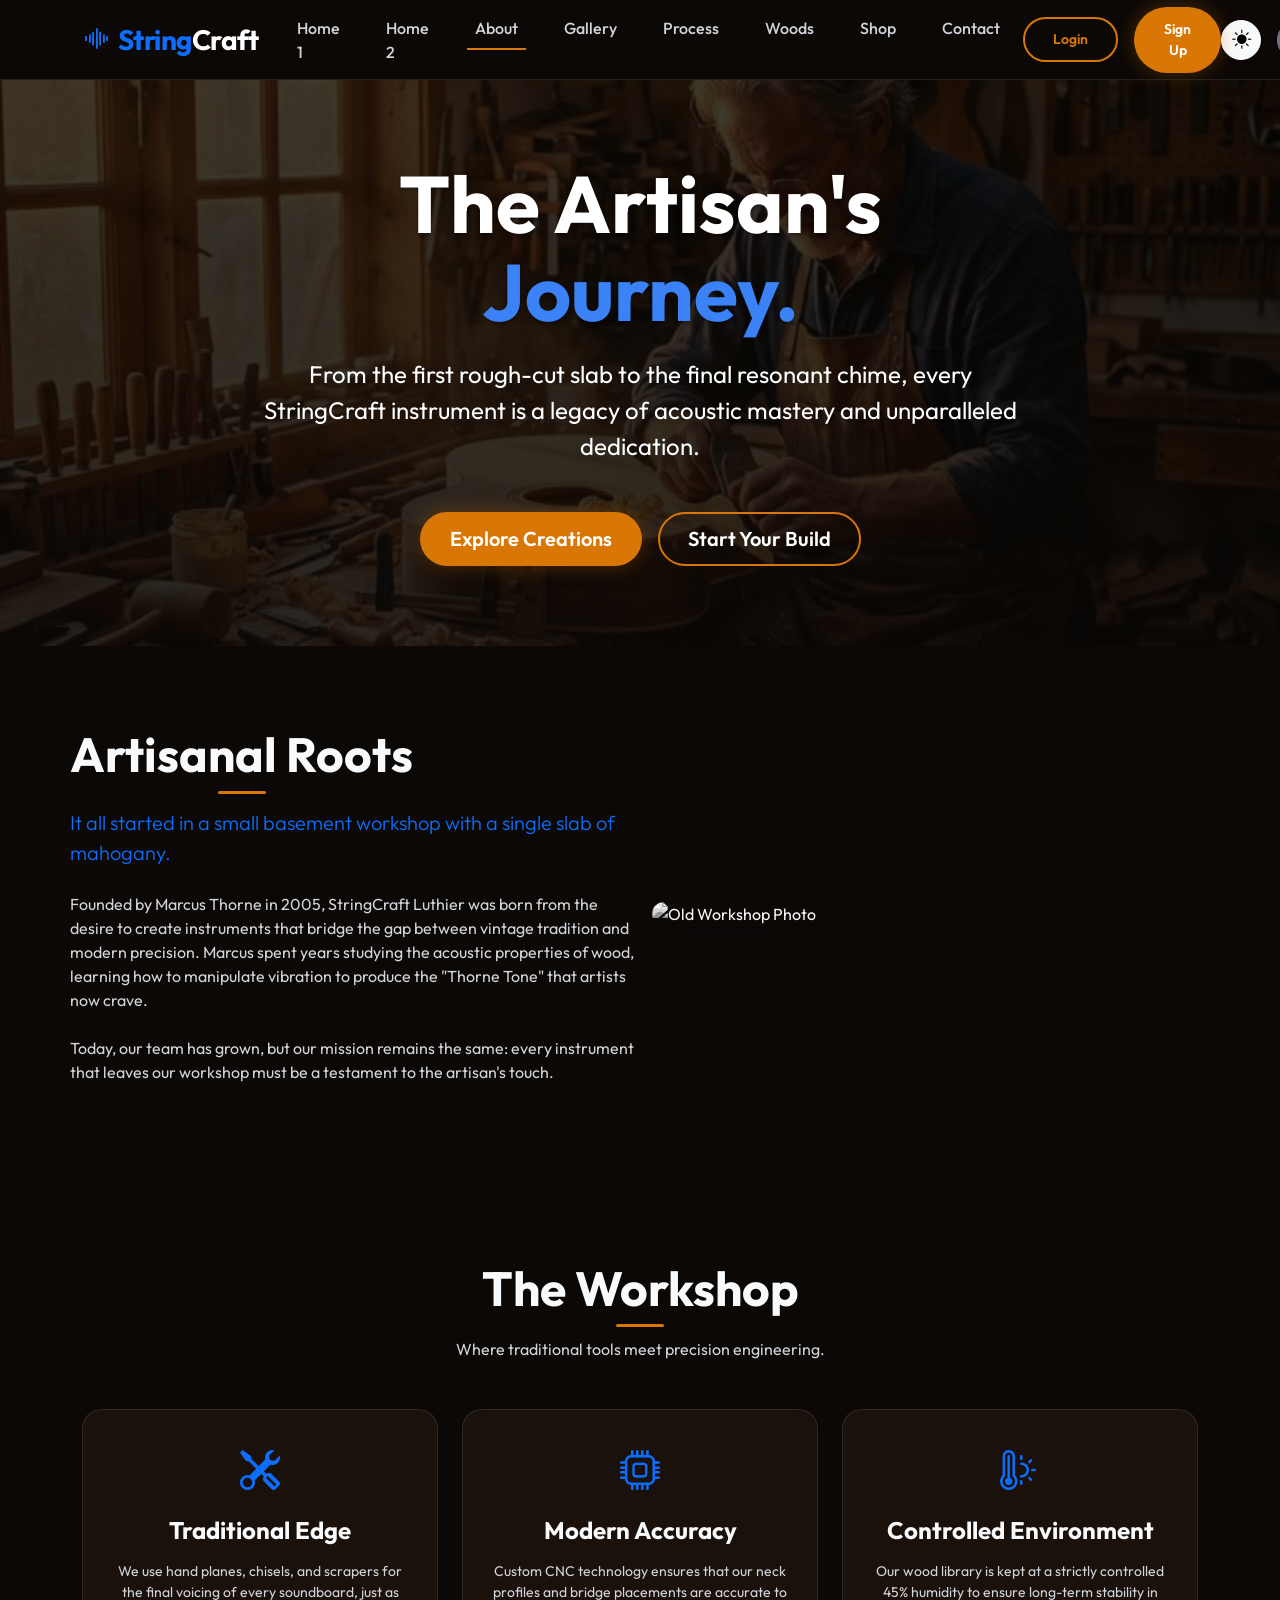
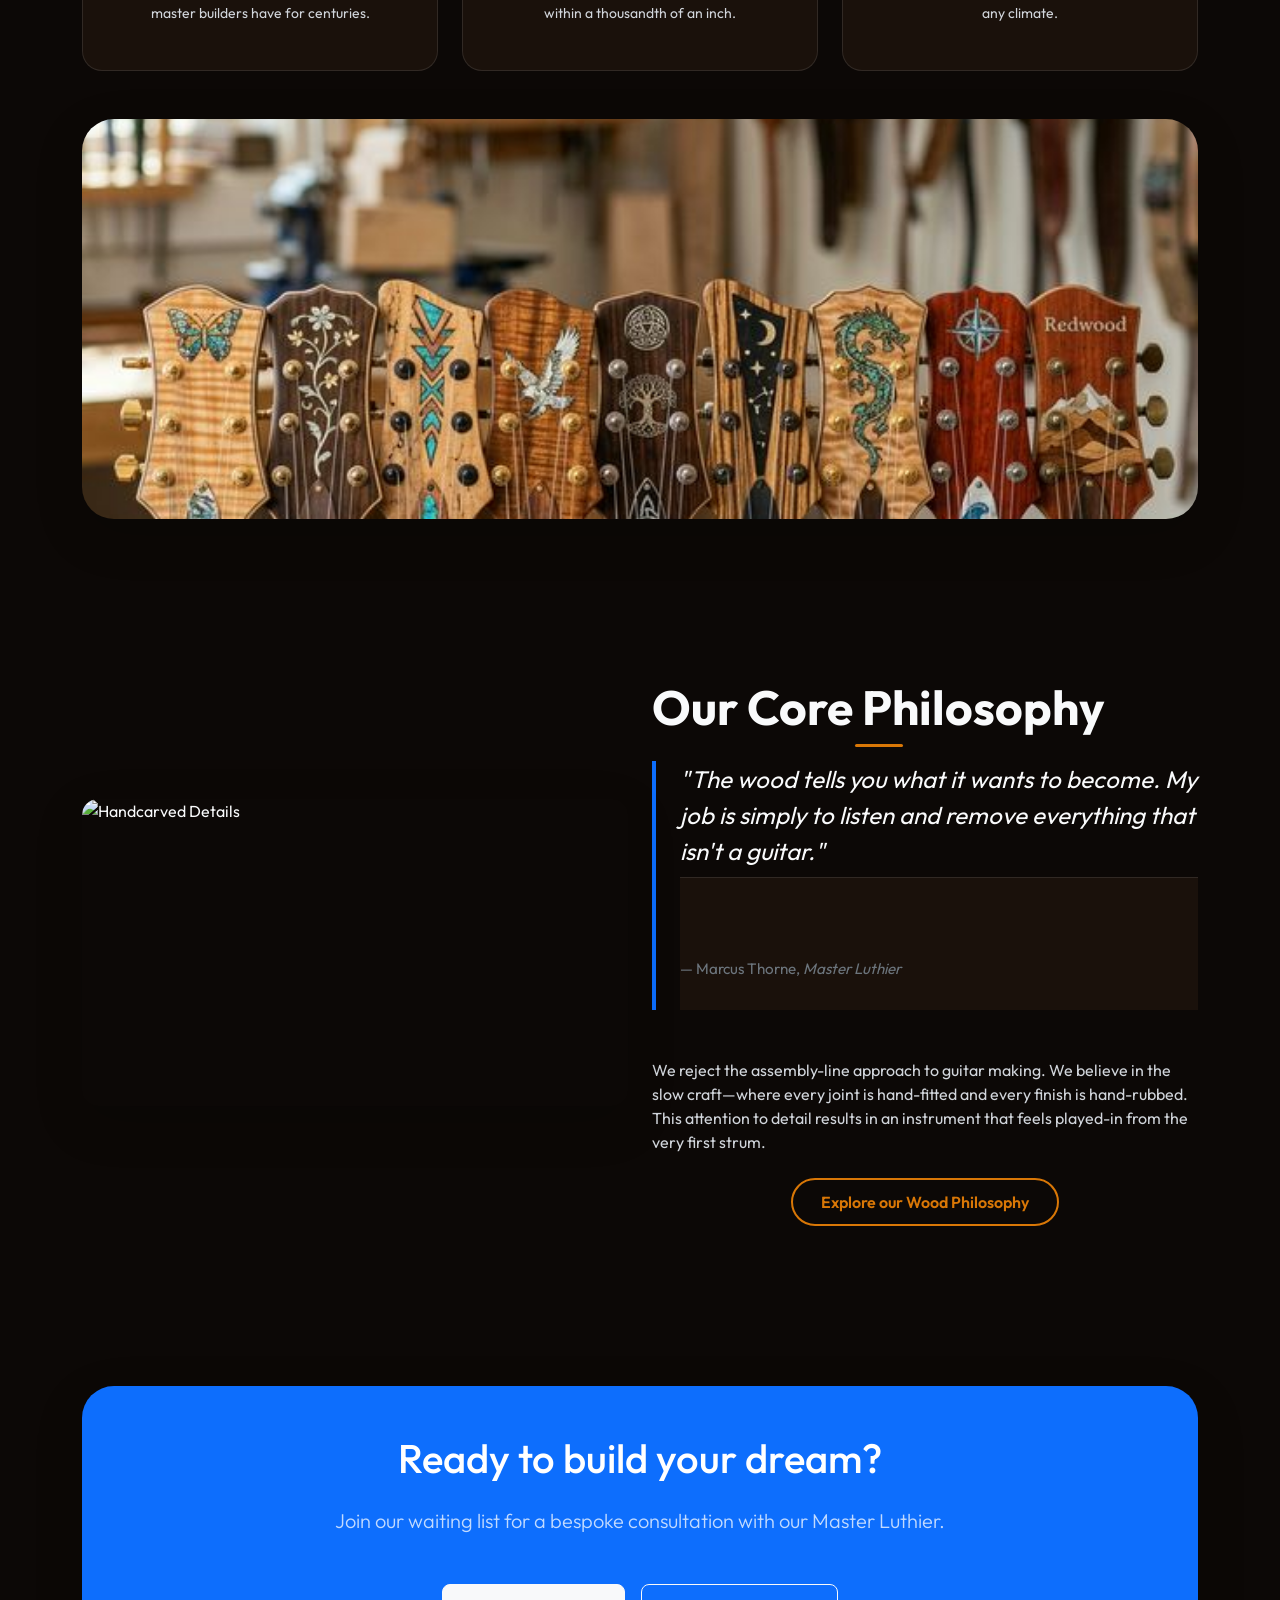
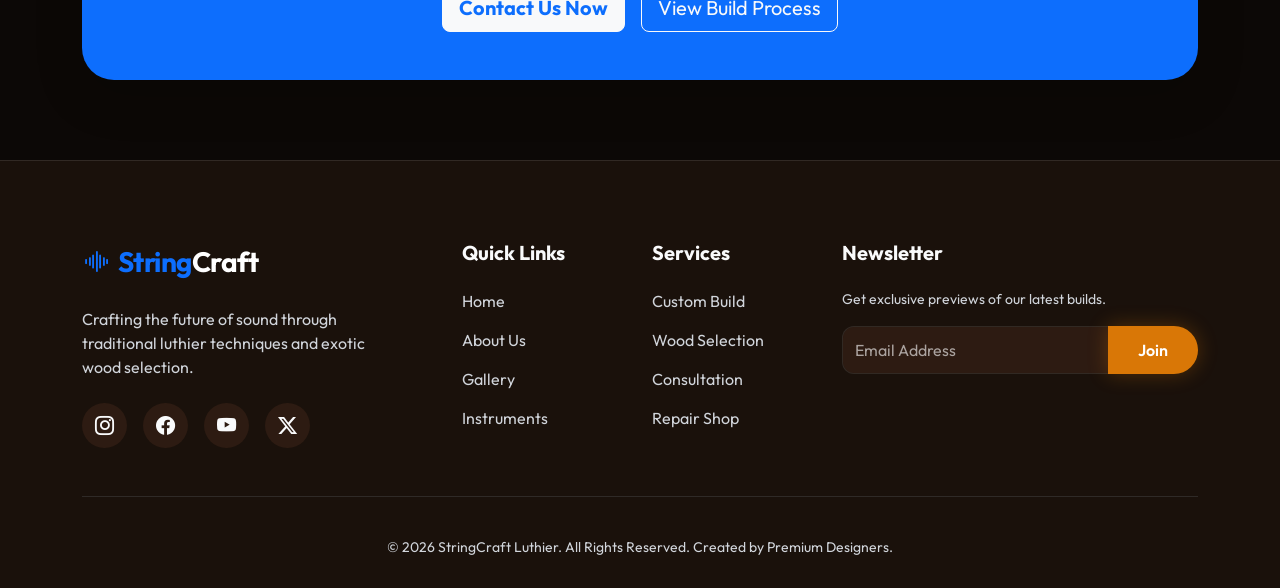
==== about.html @ b08682fe "recorrections" ====
<!DOCTYPE html>
<html lang="en" data-theme="dark">

<head>
    <meta charset="UTF-8">
    <meta name="viewport" content="width=device-width, initial-scale=1.0">
    <title>About Us | StringCraft Luthier</title>
    <!-- Bootstrap 5 CSS -->
    <link href="https://cdn.jsdelivr.net/npm/bootstrap@5.3.0/dist/css/bootstrap.min.css" rel="stylesheet">
    <!-- Bootstrap Icons -->
    <link rel="stylesheet" href="https://cdn.jsdelivr.net/npm/bootstrap-icons@1.11.1/font/bootstrap-icons.css">
    <!-- Custom CSS -->
    <link rel="stylesheet" href="css/style.css">
</head>

<body>

    <!-- Header / Navbar -->
    <header>
        <nav class="navbar navbar-expand-xl fixed-top">
            <div class="container">
                <a class="navbar-brand brand-font fs-3 text-glow" href="index.html">
                    <i class="bi bi-soundwave text-primary me-2"></i><span class="text-primary">String</span>Craft
                </a>
                <div class="d-flex align-items-center gap-2 gap-md-3 ms-auto order-lg-last">
                    <button id="theme-toggle" class="btn btn-light rounded-circle shadow-sm" aria-label="Toggle Theme">
                        <i class="bi bi-sun-fill"></i>
                    </button>
                    <button id="rtl-toggle" class="btn btn-secondary rounded-circle shadow-sm" aria-label="Toggle RTL">
                        <i class="bi bi-translate"></i>
                    </button>
                    <button class="navbar-toggler border-0" type="button" data-bs-toggle="collapse"
                        data-bs-target="#navbarNav">
                        <i class="bi bi-list fs-1"></i>
                    </button>
                </div>

                <div class="collapse navbar-collapse" id="navbarNav">
                    <ul class="navbar-nav mx-auto">
                        <li class="nav-item"><a class="nav-link" href="index.html">Home 1</a></li>
                        <li class="nav-item"><a class="nav-link" href="home2.html">Home 2</a></li>
                        <li class="nav-item"><a class="nav-link active" href="about.html">About</a></li>
                        <li class="nav-item"><a class="nav-link" href="gallery.html">Gallery</a></li>
                        <li class="nav-item"><a class="nav-link" href="process.html">Process</a></li>
                        <li class="nav-item"><a class="nav-link" href="woods.html">Woods</a></li>
                        <li class="nav-item"><a class="nav-link" href="shop.html">Shop</a></li>
                        <li class="nav-item"><a class="nav-link" href="contact.html">Contact</a></li>
                    </ul>
                    <div class="d-flex align-items-center gap-3">
                        <a href="login.html" class="btn btn-outline-premium btn-sm">Login</a>
                        <a href="signup.html" class="btn btn-premium btn-sm">Sign Up</a>
                    </div>
                </div>
            </div>
        </nav>
    </header>

    <!-- Hero Section -->
    <section class="hero-section">
        <img src="images/hero-about.png" alt="About the Luthier" class="hero-bg">
        <div class="hero-overlay"></div>
        <div class="container hero-content text-center">
            <h1 class="hero-title">The Artisan's <br><span class="text-primary">Journey.</span></h1>
            <p class="hero-subtitle mb-5">From the first rough-cut slab to the final resonant chime, every StringCraft instrument is a legacy of acoustic mastery and unparalleled dedication.</p>
            <div class="hero-btns d-flex flex-wrap justify-content-center gap-3">
                <a href="gallery.html" class="btn btn-premium btn-lg">Explore Creations</a>
                <a href="contact.html" class="btn btn-outline-premium btn-lg">Start Your Build</a>
            </div>
        </div>
    </section>

    <!-- Story Section -->
    <section class="section-padding">
        <div class="container">
            <div class="row align-items-center">
                <div class="col-lg-6 mb-5 mb-lg-0 reveal-left text-center text-lg-start px-4 px-lg-0">
                    <h2 class="section-title mb-4">Artisanal Roots</h2>
                    <p class="lead text-primary mb-4">It all started in a small basement workshop with a single slab of
                        mahogany.</p>
                    <p class="text-secondary mb-4">Founded by Marcus Thorne in 2005, StringCraft Luthier was born from
                        the desire to create instruments that bridge the gap between vintage tradition and modern
                        precision. Marcus spent years studying the acoustic properties of wood, learning how to
                        manipulate vibration to produce the "Thorne Tone" that artists now crave.</p>
                    <p class="text-secondary">Today, our team has grown, but our mission remains the same: every
                        instrument that leaves our workshop must be a testament to the artisan's touch.</p>
                </div>
                <div class="col-lg-6 reveal-left" style="transition-delay: 0.3s;">
                    <img src="https://images.pexels.com/photos/3018141/pexels-photo-3018141.jpeg"
                        alt="Old Workshop Photo"
                        class="img-fluid rounded-4 shadow-lg grayscale-hover img-content-match">
                </div>
            </div>
        </div>
    </section>

    <!-- Workshop Section -->
    <section class="section-padding bg-darker">
        <div class="container">
            <div class="text-center mb-5 reveal-left">
                <h2 class="section-title">The Workshop</h2>
                <p class="text-secondary">Where traditional tools meet precision engineering.</p>
            </div>
            <div class="row g-4 mb-5">
                <div class="col-md-4 reveal-left">
                    <div class="card-premium h-100">
                        <div class="card-content text-center">
                            <i class="bi bi-tools text-primary fs-1 mb-3 d-block"></i>
                            <h4 class="mb-3">Traditional Edge</h4>
                            <p class="text-secondary small">We use hand planes, chisels, and scrapers for the final
                                voicing of every soundboard, just as master builders have for centuries.</p>
                        </div>
                    </div>
                </div>
                <div class="col-md-4 reveal-left" style="transition-delay: 0.2s;">
                    <div class="card-premium h-100">
                        <div class="card-content text-center">
                            <i class="bi bi-cpu text-primary fs-1 mb-3 d-block"></i>
                            <h4 class="mb-3">Modern Accuracy</h4>
                            <p class="text-secondary small">Custom CNC technology ensures that our neck profiles and
                                bridge placements are accurate to within a thousandth of an inch.</p>
                        </div>
                    </div>
                </div>
                <div class="col-md-4 reveal-left" style="transition-delay: 0.4s;">
                    <div class="card-premium h-100">
                        <div class="card-content text-center">
                            <i class="bi bi-thermometer-sun text-primary fs-1 mb-3 d-block"></i>
                            <h4 class="mb-3">Controlled Environment</h4>
                            <p class="text-secondary small">Our wood library is kept at a strictly controlled 45%
                                humidity to ensure long-term stability in any climate.</p>
                        </div>
                    </div>
                </div>
            </div>
            <div class="reveal-left">
                <img src="images/hero-gallery.png" alt="Workshop Interior" class="img-fluid rounded-5 shadow-lg w-100"
                    style="height: 400px; object-fit: cover;">
            </div>
        </div>
    </section>

    <!-- Philosophy -->
    <section class="section-padding">
        <div class="container">
            <div class="row align-items-center flex-row-reverse">
                <div class="col-lg-6 mb-5 mb-lg-0 reveal-left">
                    <h2 class="section-title mb-4">Our Core Philosophy</h2>
                    <blockquote class="blockquote border-start border-primary border-4 ps-4 mb-5">
                        <p class="fs-4 fst-italic mb-2">"The wood tells you what it wants to become. My job is simply to
                            listen and remove everything that isn't a guitar."</p>
                        <footer class="blockquote-footer mb-0">Marcus Thorne, <cite title="Master Luthier">Master Luthier</cite></footer>
                    </blockquote>
                    <p class="text-secondary mb-4">We reject the assembly-line approach to guitar making. We believe in
                        the slow craft—where every joint is hand-fitted and every finish is hand-rubbed. This attention
                        to detail results in an instrument that feels played-in from the very first strum.</p>
                    <div class="text-center">
                        <a href="woods.html" class="btn btn-outline-premium">Explore our Wood Philosophy</a>
                    </div>
                </div>
                <div class="col-lg-6 reveal-left" style="transition-delay: 0.3s;">
                    <div class="ratio ratio-16x9 rounded-4 overflow-hidden shadow-lg">
                        <img src="https://images.pexels.com/photos/1696833/pexels-photo-1696833.jpeg"
                            alt="Handcarved Details" class="w-100 h-100 object-fit-cover transition-smooth">
                    </div>
                </div>
            </div>
        </div>
    </section>

    <!-- Custom Order CTA -->
    <section class="section-padding bg-darker">
        <div class="container">
            <div class="bg-primary rounded-5 p-5 text-center text-white shadow-lg reveal-left">
                <h2 class="h1 mb-4">Ready to build your dream?</h2>
                <p class="lead mb-5 opacity-75">Join our waiting list for a bespoke consultation with our Master
                    Luthier.</p>
                <div class="d-flex justify-content-center gap-3 flex-wrap">
                    <a href="contact.html" class="btn btn-light btn-lg text-primary fw-bold">Contact Us Now</a>
                    <a href="process.html" class="btn btn-outline-light btn-lg">View Build Process</a>
                </div>
            </div>
        </div>
    </section>

    <!-- Footer -->
    <footer>
        <div class="container">
            <div class="row g-4 mb-5">
                <div class="col-lg-4 text-center text-lg-start">
                    <a class="navbar-brand brand-font fs-3 text-glow mb-4 d-block" href="index.html">
                        <i class="bi bi-soundwave text-primary me-2"></i><span class="text-primary">String</span>Craft
                    </a>
                    <p class="text-secondary pe-lg-5">Crafting the future of sound through traditional luthier
                        techniques and exotic wood selection.</p>
                    <div class="d-flex mt-4 gap-3 justify-content-center justify-content-lg-start">
                        <a href="#" class="social-icon"><i class="bi bi-instagram"></i></a>
                        <a href="#" class="social-icon"><i class="bi bi-facebook"></i></a>
                        <a href="#" class="social-icon"><i class="bi bi-youtube"></i></a>
                        <a href="#" class="social-icon"><i class="bi bi-twitter-x"></i></a>
                    </div>
                </div>
                <div class="col-6 col-md-4 col-lg-2">
                    <h5 class="mb-4">Quick Links</h5>
                    <ul class="list-unstyled">
                        <li><a href="index.html" class="footer-link">Home</a></li>
                        <li><a href="about.html" class="footer-link">About Us</a></li>
                        <li><a href="gallery.html" class="footer-link">Gallery</a></li>
                        <li><a href="shop.html" class="footer-link">Instruments</a></li>
                    </ul>
                </div>
                <div class="col-6 col-md-4 col-lg-2">
                    <h5 class="mb-4">Services</h5>
                    <ul class="list-unstyled">
                        <li><a href="process.html" class="footer-link">Custom Build</a></li>
                        <li><a href="woods.html" class="footer-link">Wood Selection</a></li>
                        <li><a href="contact.html" class="footer-link">Consultation</a></li>
                        <li><a href="#" class="footer-link">Repair Shop</a></li>
                    </ul>
                </div>
                <div class="col-lg-4 col-md-4">
                    <h5 class="mb-4">Newsletter</h5>
                    <p class="text-secondary small">Get exclusive previews of our latest builds.</p>
                    <div class="input-group mb-3">
                        <input type="text" class="form-control bg-dark text-white border-secondary"
                            placeholder="Email Address">
                        <button class="btn btn-premium" type="button">Join</button>
                    </div>
                </div>
            </div>
            <hr class="border-secondary">
            <div class="text-center pt-4">
                <p class="text-secondary small mb-0">&copy; 2026 StringCraft Luthier. All Rights Reserved. Created by
                    Premium Designers.</p>
            </div>
        </div>
    </footer>

    <!-- Bootstrap 5 JS Bundle -->
    <script src="https://cdn.jsdelivr.net/npm/bootstrap@5.3.0/dist/js/bootstrap.bundle.min.js"></script>
    <!-- Custom JS -->
    <script src="js/main.js"></script>
</body>

</html>
---- css/style.css ----
@import url('https://fonts.googleapis.com/css2?family=Outfit:wght@300;400;500;600;700&display=swap');

:root {
    /* Color Palette - Dark Mode (Default) */
    --bg-color: #0c0806;
    --surface-color: #1a110b;
    --surface-light: #2d1b12;
    --primary-color: #d97706; /* Amber Maple */
    --primary-glow: rgba(217, 119, 6, 0.4);
    --secondary-color: #854d0e; /* Russet Chestnut */
    --text-primary: #f9fafb;
    --text-secondary: #d1d5db;
    --border-color: rgba(255, 255, 255, 0.1);
    --accent-glow: 0 0 20px rgba(217, 119, 6, 0.3);
    
    /* Transitions */
    --transition-base: all 0.4s cubic-bezier(0.4, 0, 0.2, 1);
    --transition-smooth: all 0.6s cubic-bezier(0.16, 1, 0.3, 1);
    
    /* Layout */
    --header-height: 80px;
    /* Hero Overlays */
    --hero-overlay: linear-gradient(to bottom, rgba(12, 8, 6, 0.5), rgba(12, 8, 6, 0.7));
    --hero-brightness: 0.45;
    --hero-title-color: #ffffff;
    --hero-subtitle-color: #ffffff;
}

@media (max-width: 991px) {
    :root {
        --header-height: 70px;
    }
}

[data-theme="light"] {
    --bg-color: #fbf8f5;
    --surface-color: #ffffff;
    --surface-light: #f3eae2;
    --primary-color: #b45309;
    --primary-glow: rgba(180, 83, 9, 0.2);
    --secondary-color: #7c2d12;
    --text-primary: #1c0e08;
    --text-secondary: #4b5563;
    --border-color: rgba(0, 0, 0, 0.1);
    --accent-glow: 0 0 20px rgba(180, 83, 9, 0.1);
    
    /* Hero Overlays - Light */
    --hero-overlay: linear-gradient(to bottom, rgba(255, 255, 255, 0.3), rgba(255, 255, 255, 0.4));
    --hero-brightness: 0.95;
    --hero-title-color: #000000;
    --hero-subtitle-color: #1a1a1a;
}

/* Light Mode Form Overrides */
[data-theme="light"] .form-check-input {
    background-color: #ffffff;
    border-color: rgba(0,0,0,0.2);
}
[data-theme="light"] .form-check-input:checked {
    background-color: var(--primary-color);
    border-color: var(--primary-color);
}
[data-theme="light"] .form-range::-webkit-slider-runnable-track {
    background-color: rgba(0,0,0,0.1);
}
[data-theme="light"] .form-range::-moz-range-track {
    background-color: rgba(0,0,0,0.1);
}

/* Global Styles */
body {
    font-family: 'Outfit', sans-serif;
    background-color: var(--bg-color);
    color: var(--text-primary);
    overflow-x: hidden;
    transition: var(--transition-base);
    padding-top: var(--header-height);
}

/* No padding for Auth Pages */
body.auth-page {
    padding-top: 0;
}

h1, h2, h3, h4, h5, h6, .brand-font {
    font-family: 'Outfit', sans-serif;
    font-weight: 700;
}

a {
    text-decoration: none;
    color: inherit;
    transition: var(--transition-base);
}

/* RTL Support - Base Overrides */
[dir="rtl"] {
    direction: rtl;
    text-align: right;
}

/* Header & Navigation */
.navbar {
    height: var(--header-height);
    background: var(--bg-color) !important; /* Solid background */
    transition: var(--transition-smooth);
    border-bottom: 1px solid var(--border-color);
    z-index: 1000;
}

.navbar.scrolled {
    background: var(--bg-color) !important;
    height: calc(var(--header-height) - 10px);
    border-bottom: 2px solid var(--primary-color);
}

/* Navbar Toggle Icons */
.navbar-toggler i {
    color: var(--text-primary);
    transition: var(--transition-base);
}

.navbar-toggler:hover i {
    color: var(--primary-color);
}

#theme-toggle, #rtl-toggle {
    width: 40px;
    height: 40px;
    display: flex;
    align-items: center;
    justify-content: center;
    padding: 0;
    transition: var(--transition-base);
}

#theme-toggle i, #rtl-toggle i {
    font-size: 1.2rem !important;
    line-height: 1;
}

@media (max-width: 991px) {
    #theme-toggle, #rtl-toggle {
        width: 35px;
        height: 35px;
    }
    #theme-toggle i, #rtl-toggle i {
        font-size: 1rem !important;
    }
}

#theme-toggle:hover, #rtl-toggle:hover,
#theme-toggle:active, #rtl-toggle:active,
#theme-toggle:focus, #rtl-toggle:focus {
    transform: rotate(15deg) scale(1.15);
    outline: none;
    box-shadow: 0 0 15px var(--primary-glow);
}

/* Ensure mobile buttons have consistent width */
@media (max-width: 991px) {
    .navbar-collapse .d-flex.align-items-center {
        width: 100%;
        justify-content: center;
        margin-top: 1rem;
    }
    .navbar-collapse .btn-sm {
        flex: 1;
        max-width: 150px;
        white-space: nowrap !important;
        text-align: center;
        min-height: 48px;
        display: flex;
        align-items: center;
        justify-content: center;
    }
}

/* Optimized spacing for Tablet Landscape and Small Laptops (1024px Range) */
@media (min-width: 992px) and (max-width: 1199px) {
    .nav-link {
        margin: 0 4px !important;
        padding: 8px 0 !important;
        font-size: 0.8rem !important;
    }
    .navbar-brand {
        font-size: 1.15rem !important;
    }
    .gap-3 {
        gap: 0.5rem !important;
    }
    .navbar .container {
        max-width: 100% !important;
        padding-left: 10px;
        padding-right: 10px;
    }
    .btn-sm {
        padding: 6px 12px !important;
        font-size: 0.75rem !important;
    }
}

/* Brand name always visible */
.navbar-brand {
    color: var(--text-primary) !important;
    font-weight: 700;
    letter-spacing: -0.5px;
}

/* Mobile specific image fixes */
@media (max-width: 991px) {
    .img-fluid[style*="height: 500px"] {
        height: auto !important;
        max-height: 400px;
        object-fit: contain !important;
    }
}

.navbar-brand .brand-suffix {
    color: var(--text-primary);
}

[data-theme="dark"] .navbar-brand {
    color: #ffffff !important;
}

[data-theme="light"] .navbar-brand {
    color: #111111 !important;
}

/* Hero Title Accents */
.hero-title .text-primary {
    color: #3b82f6 !important; /* Bright Blue for Dark Mode */
}

[data-theme="light"] .hero-title {
    color: #000000 !important;
}

[data-theme="light"] .hero-title .text-primary {
    color: #2563eb !important; /* Deep Blue for Light Mode */
}

.nav-link {
    color: var(--text-secondary) !important;
    font-weight: 500;
    margin: 0 15px;
    position: relative;
    padding: 10px 0;
}

.nav-link::after {
    content: '';
    position: absolute;
    bottom: 0;
    left: 0;
    width: 0;
    height: 2px;
    background: var(--primary-color);
    transition: var(--transition-base);
}

.nav-link:hover::after, .nav-link.active::after {
    width: 100%;
}

.nav-link:hover {
    color: var(--primary-color) !important;
}

/* Buttons */
.btn-premium {
    background: var(--primary-color);
    color: #fff;
    padding: 12px 30px;
    border-radius: 50px;
    font-weight: 600;
    border: none;
    position: relative;
    overflow: hidden;
    z-index: 1;
    transition: var(--transition-base);
    box-shadow: var(--accent-glow);
}

.btn-premium::before {
    content: '';
    position: absolute;
    top: 50%;
    left: 50%;
    width: 300%;
    height: 300%;
    background: rgba(255, 255, 255, 0.1);
    transition: var(--transition-smooth);
    transform: translate(-50%, -50%) scale(0);
    border-radius: 50%;
    z-index: -1;
}

.btn-premium:hover {
    transform: translateY(-5px) scale(1.05);
    box-shadow: 0 15px 30px var(--primary-glow);
    color: #ffffff !important;
    background-color: var(--secondary-color);
}

.btn-premium:active {
    transform: translateY(-2px) scale(0.98);
}

.btn-premium:hover::before {
    transform: translate(-50%, -50%) scale(1.5);
    opacity: 0.3;
}

.btn-outline-premium {
    background: transparent;
    border: 2px solid var(--primary-color);
    color: var(--primary-color);
    padding: 10px 28px;
    border-radius: 50px;
    font-weight: 600;
    transition: var(--transition-base);
}

.btn-outline-premium:hover {
    background: var(--primary-color);
    color: #fff !important;
    transform: translateY(-5px) scale(1.05);
    box-shadow: 0 12px 25px var(--primary-glow);
}

.btn-outline-premium:active {
    transform: translateY(-2px) scale(0.98);
}

.btn-premium, .btn-outline-premium {
    cursor: pointer;
}

.hero-section .btn-outline-premium {
    color: #ffffff !important;
}

/* Hero Section */
.hero-section {
    width: 100%;
    position: relative;
    display: flex;
    align-items: center;
    justify-content: center;
    overflow: hidden;
    padding: 80px 0; /* Desktop padding */
    height: auto !important;
}
@media (max-width: 991px) {
    .hero-section {
        padding: 60px 0;
    }
}
@media (max-width: 767px) {
    .hero-section {
        padding: 50px 0;
    }
}

.hero-bg {
    position: absolute;
    top: 0;
    left: 0;
    width: 100%;
    height: 100%;
    object-fit: cover;
    z-index: -2;
    filter: brightness(var(--hero-brightness));
    transition: transform 10s ease-out, filter 0.5s ease;
}

.hero-section:hover .hero-bg {
    transform: scale(1.1);
}

.hero-overlay {
    position: absolute;
    top: 0;
    left: 0;
    width: 100%;
    height: 100%;
    background: var(--hero-overlay);
    z-index: -1;
    transition: background 0.5s ease;
}

.hero-content {
    max-width: 800px;
    text-align: center;
    z-index: 1;
}

.hero-title {
    font-size: clamp(3rem, 10vw, 5rem);
    line-height: 1.1;
    margin-bottom: 20px;
    opacity: 0;
    transform: translateY(30px);
    animation: fadeInUp 1s forwards 0.2s;
    color: #ffffff !important;
    text-shadow: 0 2px 4px rgba(0, 0, 0, 0.4);
}

.hero-subtitle {
    font-size: clamp(1.1rem, 3vw, 1.5rem);
    color: #ffffff !important;
    margin-bottom: 40px;
    opacity: 0;
    transform: translateY(30px);
    animation: fadeInUp 1s forwards 0.4s;
    text-shadow: 0 2px 4px rgba(0, 0, 0, 0.1);
}

.hero-btns {
    opacity: 0;
    transform: translateY(20px);
    animation: fadeInUp 1s forwards 0.6s;
}

/* Animations */
@keyframes fadeInUp {
    to {
        opacity: 1;
        transform: translateY(0);
    }
}

.reveal-left {
    opacity: 0;
    transform: translateX(-50px);
    transition: all 1s ease-out;
}

.reveal-left.active {
    opacity: 1;
    transform: translateX(0);
}

.fade-in {
    opacity: 0;
    transition: opacity 1.2s ease-out;
}

.fade-in.active {
    opacity: 1;
}

/* Section Common */
.section-padding {
    padding: 80px 0;
    height: auto !important;
    position: relative;
    background-size: cover;
    background-position: center;
}
@media (max-width: 991px) {
    .section-padding, .hero-section {
        padding: 60px 0;
    }
}
@media (max-width: 767px) {
    .section-padding, .hero-section {
        padding: 50px 0;
    }
}

.section-title {
    font-size: clamp(2rem, 5vw, 3rem);
    margin-bottom: 20px;
    position: relative;
    display: inline-block;
}

.section-title::after {
    content: '';
    position: absolute;
    bottom: -10px;
    left: 50%;
    width: 60px;
    height: 3px;
    background: var(--primary-color);
    transform: translateX(-50%);
}

.text-gradient {
    background: linear-gradient(45deg, var(--primary-color), var(--secondary-color));
    -webkit-background-clip: text;
    background-clip: text;
    -webkit-text-fill-color: transparent;
}

/* Micro-animations */
.zoom-on-hover {
    transition: var(--transition-smooth);
}
.zoom-on-hover:hover {
    transform: scale(1.05);
}

.grayscale-hover {
    transition: var(--transition-base);
    filter: grayscale(100%);
}
.grayscale-hover:hover {
    filter: grayscale(0%);
}

.btn-premium:active {
    transform: scale(0.95);
}

.card-premium .card-img-wrapper::after {
    content: '';
    position: absolute;
    top: 0;
    left: 0;
    width: 100%;
    height: 100%;
    background: linear-gradient(to top, rgba(0,0,0,0.4), transparent);
    opacity: 0;
    transition: var(--transition-base);
}

.card-premium:hover .card-img-wrapper::after {
    opacity: 1;
}

/* Auth Pages Custom Styles */
.auth-wrapper {
    background: var(--bg-color);
}

.floating-settings {
    z-index: 100 !important;
}

.container-auth {
    z-index: 10;
}

/* RTL Toggle icon swap */
[dir="rtl"] .bi-arrow-right::before {
    content: "\F12D"; /* bi-arrow-left */
}

/* Custom Modal Animations */
.modal.fade .modal-dialog {
    transform: scale(0.8);
    transition: var(--transition-smooth);
}
.modal.show .modal-dialog {
    transform: scale(1);
}

/* Cards */
.card-premium {
    background: var(--surface-color);
    border: 1px solid var(--border-color);
    border-radius: 20px;
    overflow: hidden;
    transition: var(--transition-smooth);
    position: relative;
    height: 100%;
}

.card-premium:hover {
    transform: translateY(-15px);
    box-shadow: 0 20px 40px rgba(0,0,0,0.4);
    border-color: var(--primary-color);
}

.card-img-wrapper {
    overflow: hidden;
    height: 300px;
}

.card-img-wrapper img {
    width: 100%;
    height: 100%;
    object-fit: cover;
    transition: var(--transition-smooth);
}

.card-premium:hover .card-img-wrapper img {
    transform: scale(1.1);
}

.card-content {
    padding: 30px;
}

.img-content-match {
    height: 480px;
    width: 100%;
    object-fit: cover;
}
@media (max-width: 991px) {
    .img-content-match {
        height: 350px;
    }
}

/* Footer */
footer {
    background: var(--surface-color);
    padding: 80px 0 30px;
    border-top: 1px solid var(--border-color);
}

.footer-link {
    display: block;
    margin-bottom: 15px;
    color: var(--text-secondary);
}

.footer-link:hover {
    color: var(--primary-color);
    padding-left: 5px;
}

.social-icon {
    width: 45px;
    height: 45px;
    display: flex;
    align-items: center;
    justify-content: center;
    border-radius: 50%;
    background: var(--surface-light);
    color: var(--text-primary);
    font-size: 1.2rem;
    transition: var(--transition-base);
}

.social-icon:hover {
    background: var(--primary-color);
    color: #fff;
    transform: rotate(360deg);
}

/* Glassmorphism Classes (Auth) */
.glass-card {
    background: rgba(255, 255, 255, 0.03);
    backdrop-filter: blur(15px);
    border: 1px solid rgba(255, 255, 255, 0.1);
    border-radius: 30px;
    padding: 50px;
    box-shadow: 0 25px 45px rgba(0,0,0,0.2);
}

/* Light Mode Overrides for Glass */
[data-theme="light"] .glass-card {
    background: rgba(255, 255, 255, 0.8);
    border: 1px solid rgba(0, 0, 0, 0.05);
}

/* Custom Scrollbar */
::-webkit-scrollbar {
    width: 8px;
}
::-webkit-scrollbar-track {
    background: var(--bg-color);
}
::-webkit-scrollbar-thumb {
    background: var(--primary-color);
    border-radius: 10px;
}

/* Responsive Grid Adjustments */
@media (max-width: 991px) {
    .glass-card {
        padding: 40px 20px;
    }
    .btn-lg {
        padding: 12px 15px;
        font-size: 0.95rem;
        white-space: nowrap;
    }
    .container-auth .text-nowrap-mobile {
        white-space: nowrap;
        font-size: 0.85rem;
    }
    .container-auth {
        padding-left: 10px;
        padding-right: 10px;
    }
    .navbar-collapse {
        background: var(--bg-color);
        padding: 30px;
        border-bottom: 1px solid var(--border-color);
        margin-top: 15px;
    }
}
/* Process Step Items — content-driven height */
.process-step-item {
    position: relative;
    overflow: hidden;
    min-height: 320px;
    border-radius: 20px;
    box-shadow: 0 10px 30px rgba(0,0,0,0.2);
    transition: var(--transition-smooth);
}

.process-step-item img {
    position: absolute;
    inset: 0;
    width: 100%;
    height: 100%;
    object-fit: cover;
    transition: var(--transition-smooth);
}

.process-step-item:hover img {
    transform: scale(1.07);
}

.process-step-item .bg-gradient-dark {
    position: absolute;
    bottom: 0;
    left: 0;
    width: 100%;
    padding: 1.5rem;
    background: linear-gradient(to top, rgba(0,0,0,0.85) 0%, transparent 100%);
}

/* Consistent section title underline accent */
.section-title::after {
    content: '';
    display: block;
    width: 48px;
    height: 3px;
    background: var(--primary-color);
    border-radius: 2px;
    margin-top: 0.5rem;
}

/* light-mode overrides for newsletter input */
[data-theme="light"] footer .form-control {
    background: #f0f0f0 !important;
    color: #111 !important;
    border-color: #ccc !important;
}

/* Ensure footer input visibility in dark mode */
footer .form-control {
    color: #ffffff !important;
}

footer .form-control::placeholder {
    color: #a1a1aa !important; /* Legible grey for placeholder in dark mode */
    opacity: 1 !important;
}

footer .form-control {
    color: #ffffff !important;
}

footer .form-control::placeholder {
    color: #a1a1aa !important; /* Legible grey for placeholder */
    opacity: 1;
}

/* ---- Back to Top Button ---- */
#back-to-top {
    position: fixed;
    bottom: 2rem;
    right: 2rem;
    width: 48px;
    height: 48px;
    border-radius: 50%;
    background: var(--primary-color);
    color: #fff;
    border: none;
    display: flex;
    align-items: center;
    justify-content: center;
    font-size: 1.25rem;
    cursor: pointer;
    opacity: 0;
    visibility: hidden;
    transform: translateY(20px);
    transition: opacity 0.3s ease, transform 0.3s ease, visibility 0.3s ease;
    z-index: 1055;
    box-shadow: 0 4px 16px var(--primary-glow);
}

#back-to-top.visible {
    opacity: 1;
    visibility: visible;
    transform: translateY(0);
}

#back-to-top:hover {
    background: var(--secondary-color);
    transform: translateY(-4px);
    box-shadow: 0 8px 24px var(--primary-glow);
}
/* Fix Light Mode Hover Visibility */
[data-theme="light"] .btn-premium:hover {
    color: #ffffff !important;
    background-color: var(--secondary-color) !important;
}
/* Removed experimental hero-title overrides to use cleaner structure above */

[data-theme="light"] .btn-outline-premium:hover {
    color: #ffffff !important;
}

/* Hero Split (Home 2) Styles */
.hero-split-section {
    padding-top: 130px;
    min-height: auto !important;
}

.hero-split-content {
    text-align: left;
}

.hero-split-image-container {
    height: 100%;
    min-height: 400px; /* Fallback for flex-stretch parent */
}

.hero-split-img {
    width: 100%;
    height: 100%;
    object-fit: cover;
    display: block;
}

@media (max-width: 991px) {
    .hero-split-section {
        padding-top: 100px;
    }
    .hero-split-content {
        text-align: center;
    }
    .hero-split-section .hero-btns {
        justify-content: center;
    }
    .hero-split-image-container {
        height: 350px; /* Reasonable stack height for mobile/tablet */
        min-height: unset;
    }
}
/* ---- Social Login Styles ---- */
.social-login-separator {
    margin: 30px 0;
}

.social-login-separator span {
    background: var(--bg-color);
    padding: 0 15px;
    font-weight: 600;
    letter-spacing: 1px;
    color: var(--text-secondary);
    position: relative;
    z-index: 2;
}

/* Ensure the span background matches the glass card in auth pages */
.glass-card .social-login-separator span {
    background: #1a110b !important; /* Close approximation for dark glass */
}

[data-theme="light"] .glass-card .social-login-separator span {
    background: #ffffff !important;
}

.social-login-separator::before {
    content: '';
    position: absolute;
    top: 50%;
    left: 0;
    width: 100%;
    height: 1px;
    background: var(--border-color);
    z-index: 1;
}

.social-btn {
    width: 50px;
    height: 50px;
    border-radius: 50%;
    display: flex;
    align-items: center;
    justify-content: center;
    background: rgba(255, 255, 255, 0.05);
    border: 1px solid var(--border-color);
    color: var(--text-primary);
    font-size: 1.2rem;
    transition: var(--transition-base);
}

.social-btn:hover {
    background: var(--primary-color) !important;
    border-color: var(--primary-color) !important;
    color: #ffffff !important;
    transform: translateY(-5px) scale(1.1);
    box-shadow: 0 10px 20px var(--primary-glow);
}

.social-btn:hover i {
    color: #ffffff !important;
}

[data-theme="light"] .social-btn {
    background: rgba(0, 0, 0, 0.05);
    color: #1c0e08;
    border-color: rgba(0, 0, 0, 0.1);
}

/* Premium Hover for Sign-up Links */
.text-primary.fw-bold:hover {
    color: var(--secondary-color) !important;
    text-decoration: underline !important;
    letter-spacing: 0.5px;
    transition: var(--transition-base);
}

/* ---- CTA Link Highlighted ---- */
.cta-link-highlighted {
    color: #3b82f6 !important;
    font-weight: 700;
    text-decoration: none;
    position: relative;
    display: inline-flex;
    align-items: center;
    transition: var(--transition-base);
    font-size: 1.15rem;
    padding: 5px 0;
}

[data-theme="light"] .cta-link-highlighted {
    color: #2563eb !important;
}

.cta-link-highlighted::after {
    content: '';
    position: absolute;
    bottom: 0;
    left: 0;
    width: 60%;
    height: 2px;
    background: currentColor;
    transition: var(--transition-smooth);
    border-radius: 2px;
}

.cta-link-highlighted:hover {
    transform: translateY(-2px) scale(1.05);
    color: #60a5fa !important; /* Lighter blue on hover */
}

.cta-link-highlighted:hover::after {
    width: 100%;
}

.cta-link-highlighted i {
    transition: var(--transition-smooth);
}

.cta-link-highlighted:hover i {
    transform: translateX(8px);
}

.cta-link-highlighted:active {
    transform: scale(0.98);
}

/* ---- Workshop Gallery Home 2 ---- */
.workshop-gallery-item {
    transition: var(--transition-base);
}

.workshop-gallery-item:hover {
    transform: translateY(-10px);
}

.workshop-gallery-item:hover .card-img-wrapper img {
    transform: scale(1.1);
}

.workshop-gallery-item:hover .card-img-wrapper {
    box-shadow: 0 20px 40px rgba(0,0,0,0.5) !important;
}

/* ---- Contact Hover Items Home 2 ---- */
.contact-hover-item {
    transition: var(--transition-base);
    padding: 10px;
    border-radius: 12px;
    cursor: pointer;
}

.contact-hover-item:hover {
    background: rgba(255, 255, 255, 0.03);
    transform: translateX(5px);
}

[data-theme="light"] .contact-hover-item:hover {
    background: rgba(0, 0, 0, 0.03);
}

.contact-hover-item i {
    transition: var(--transition-smooth);
}

.contact-hover-item:hover i {
    transform: scale(1.2);
    color: #60a5fa !important; /* Lighter/Bright blue on hover */
}

.contact-hover-item h6 {
    transition: var(--transition-base);
}

.contact-hover-item:hover h6 {
    color: var(--primary-color);
}

/* ---- Custom CTA Section Buttons ---- */
.btn-cta-highlight {
    background: #ffffff;
    color: #3b82f6 !important;
    border: 2px solid #ffffff;
    padding: 12px 35px;
    border-radius: 50px;
    transition: var(--transition-base);
}

.btn-cta-highlight:hover {
    transform: translateY(-5px) scale(1.05);
    background: transparent;
    color: #ffffff !important;
    box-shadow: 0 10px 20px rgba(0,0,0,0.1);
}

.btn-cta-outline-highlight {
    color: #ffffff !important;
    border: 2px solid rgba(255, 255, 255, 0.5);
    padding: 12px 35px;
    border-radius: 50px;
    transition: var(--transition-base);
}

.btn-cta-outline-highlight:hover {
    transform: translateY(-5px) scale(1.05);
    background: #ffffff;
    color: #3b82f6 !important;
    border-color: #ffffff;
    box-shadow: 0 10px 20px rgba(0,0,0,0.1);
}

.btn-cta-highlight i {
    transition: var(--transition-smooth);
}

.btn-cta-highlight:hover i {
    transform: rotate(15deg) scale(1.2);
}

.btn-cta-highlight:active, .btn-cta-outline-highlight:active {
    transform: scale(0.98);
}

/* ---- Blockquote Styling ---- */
.blockquote p {
    margin-bottom: 0.5rem !important;
}

.blockquote-footer {
    margin-top: 0 !important;
    font-size: 0.95rem;
}

/* ---- Gallery Filter Tabs ---- */
.filter-btn {
    border-radius: 50px !important;
    padding: 10px 25px !important;
    font-weight: 600 !important;
    transition: var(--transition-base) !important;
    min-width: 140px;
    height: 46px;
    display: inline-flex;
    align-items: center;
    justify-content: center;
}

.filter-btn.active {
    background-color: var(--primary-color) !important;
    border-color: var(--primary-color) !important;
    color: #ffffff !important;
    box-shadow: 0 5px 15px var(--primary-glow) !important;
    transform: translateY(-2px);
}

.filter-btn:hover {
    transform: translateY(-2px);
}

/* ---- Tool Items Process Page ---- */
.tool-item-hover {
    transition: var(--transition-base);
    cursor: pointer;
}

.tool-item-hover .rounded-circle {
    transition: var(--transition-smooth);
}

.tool-item-hover:hover .rounded-circle {
    transform: scale(1.15) rotate(5deg);
    background-color: rgba(59, 130, 246, 0.2) !important; /* Slightly brighter blue background */
    box-shadow: 0 10px 20px rgba(59, 130, 246, 0.15);
}

.tool-item-hover i {
    transition: var(--transition-smooth);
}

.tool-item-hover:hover i {
    transform: scale(1.1);
}

.tool-item-hover h5 {
    transition: var(--transition-base);
}

.tool-item-hover:hover h5 {
    color: var(--primary-color);
}

/* ---- Tonewood Rating Stars ---- */
.tone-stars {
    color: var(--primary-color);
    font-size: 0.9rem;
    letter-spacing: 2px;
}

.tone-stars i.active {
    color: var(--primary-color);
    text-shadow: 0 0 10px var(--primary-glow);
}

.tone-stars i:not(.active) {
    color: var(--surface-light);
}

/* ---- Wood Characteristic Badges ---- */
.badge-hover {
    transition: var(--transition-base);
    cursor: default;
}

.badge-hover:hover {
    transform: scale(1.1);
    background-color: var(--primary-color) !important;
    color: #ffffff !important;
    box-shadow: 0 4px 8px rgba(59, 130, 246, 0.2);
}

/* ---- CTA Premium Buttons ---- */
.btn-hover-premium {
    transition: var(--transition-base);
}

.btn-hover-premium:hover {
    transform: translateY(-5px) scale(1.05);
    box-shadow: 0 10px 20px rgba(255, 255, 255, 0.2);
    filter: brightness(1.1);
}

/* ---- Global Form Controls ---- */
.form-control, .form-select {
    background-color: var(--surface-light) !important;
    border: 1px solid var(--border-color) !important;
    color: var(--text-primary) !important;
    transition: var(--transition-base);
    border-radius: 12px;
}

.form-control::placeholder, .form-select::placeholder {
    color: var(--text-secondary) !important;
    opacity: 0.8 !important;
}

[data-theme="dark"] .form-control::placeholder {
    color: rgba(255, 255, 255, 0.6) !important;
}

.form-control:focus, .form-select:focus {
    background-color: var(--surface-light) !important;
    border-color: var(--primary-color) !important;
    box-shadow: 0 0 12px var(--primary-glow);
    color: var(--text-primary) !important;
}

.form-floating label {
    color: var(--text-secondary) !important;
}

/* Ensure secondary text is visible across all themes */
.text-secondary {
    color: var(--text-secondary) !important;
}

/* Fix for autofill background colors in dark mode */
input:-webkit-autofill,
input:-webkit-autofill:hover, 
input:-webkit-autofill:focus, 
input:-webkit-autofill:active{
    -webkit-box-shadow: 0 0 0 30px var(--surface-light) inset !important;
    -webkit-text-fill-color: var(--text-primary) !important;
}

[data-theme="light"] .form-select {
    background-image: url("data:image/svg+xml,%3csvg xmlns='http://www.w3.org/2000/svg' viewBox='0 0 16 16'%3e%3cpath fill='none' stroke='%231c0e08' stroke-linecap='round' stroke-linejoin='round' stroke-width='2' d='m2 5 6 6 6-6'/%3e%3c/svg%3e");
}

[data-theme="dark"] .form-select {
    background-image: url("data:image/svg+xml,%3csvg xmlns='http://www.w3.org/2000/svg' viewBox='0 0 16 16'%3e%3cpath fill='none' stroke='%23f9fafb' stroke-linecap='round' stroke-linejoin='round' stroke-width='2' d='m2 5 6 6 6-6'/%3e%3c/svg%3e");
}

/* Global Form Checkbox */
.form-check-input {
    background-color: var(--surface-light);
    border: 1px solid var(--border-color);
    cursor: pointer;
}

.form-check-input:checked {
    background-color: var(--primary-color);
    border-color: var(--primary-color);
}

[data-theme="light"] .form-check-input {
    background-color: #ffffff;
    border-color: rgba(0,0,0,0.2);
}
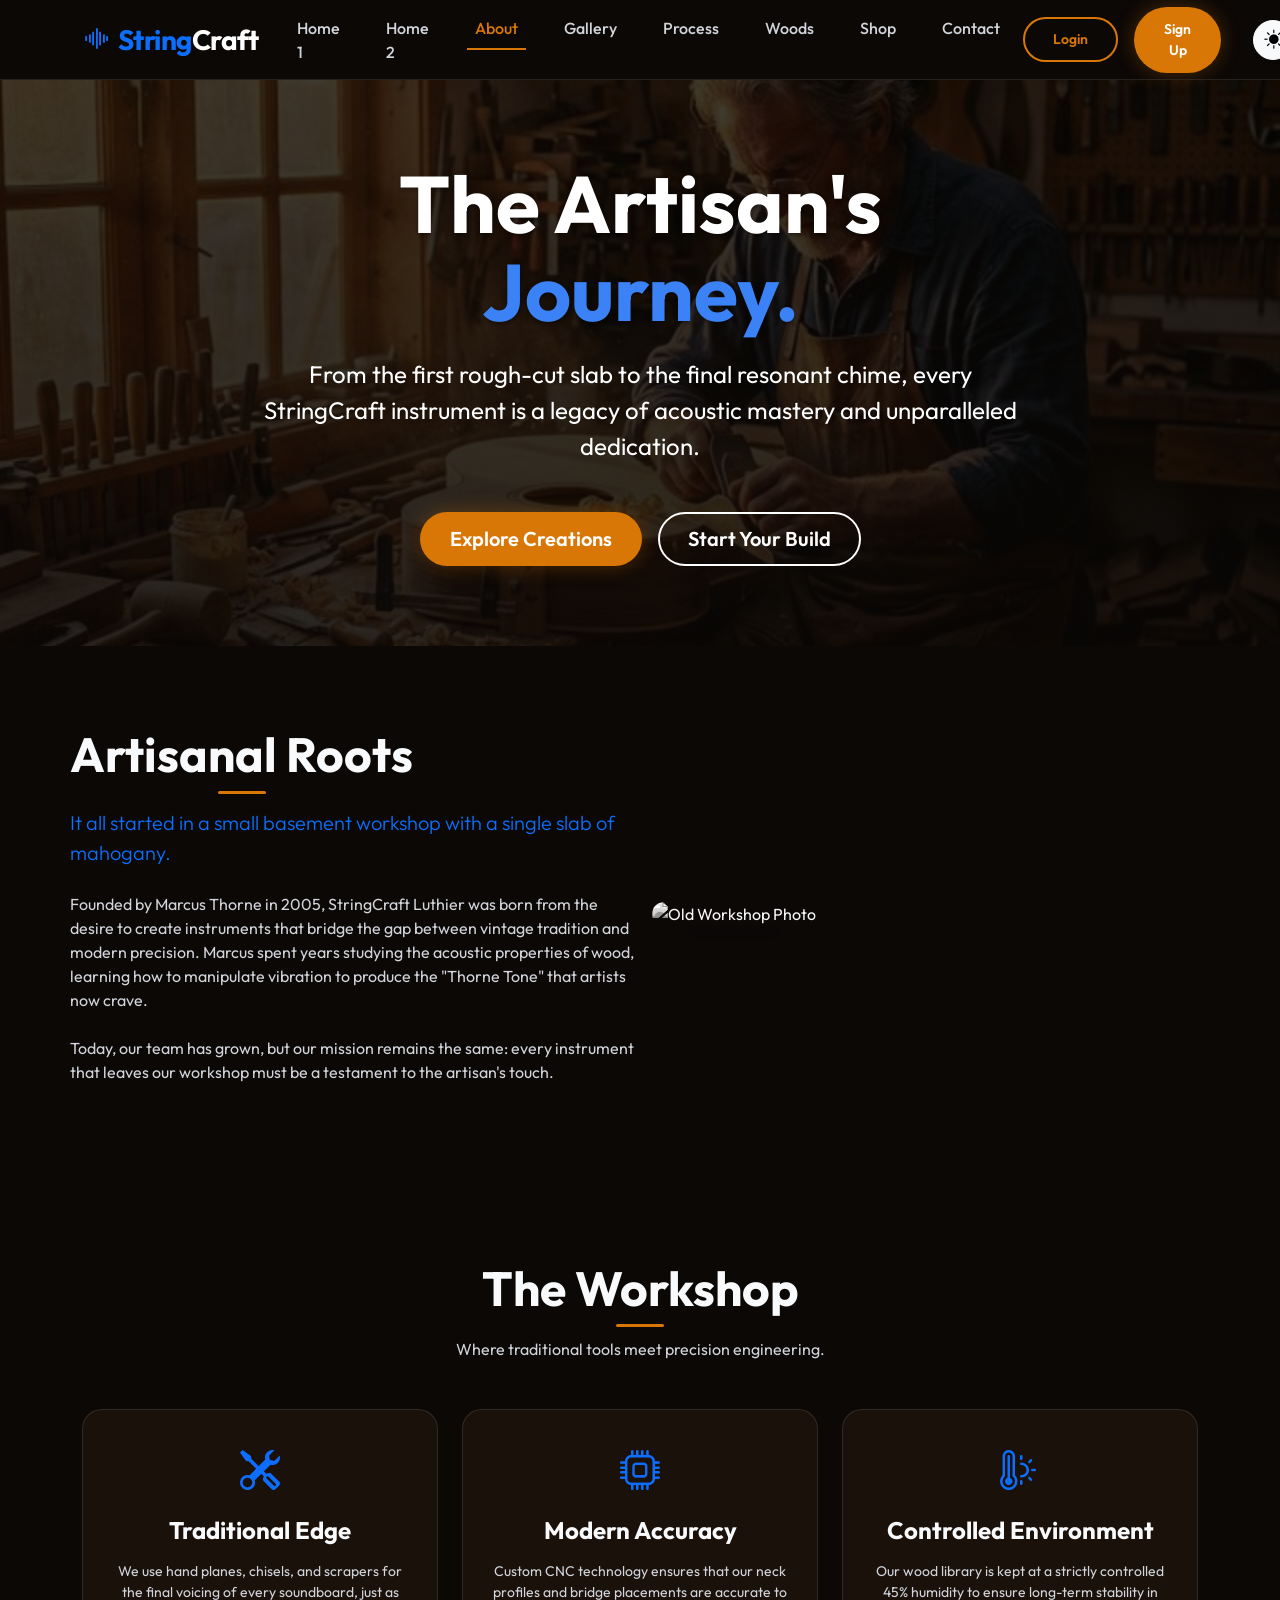
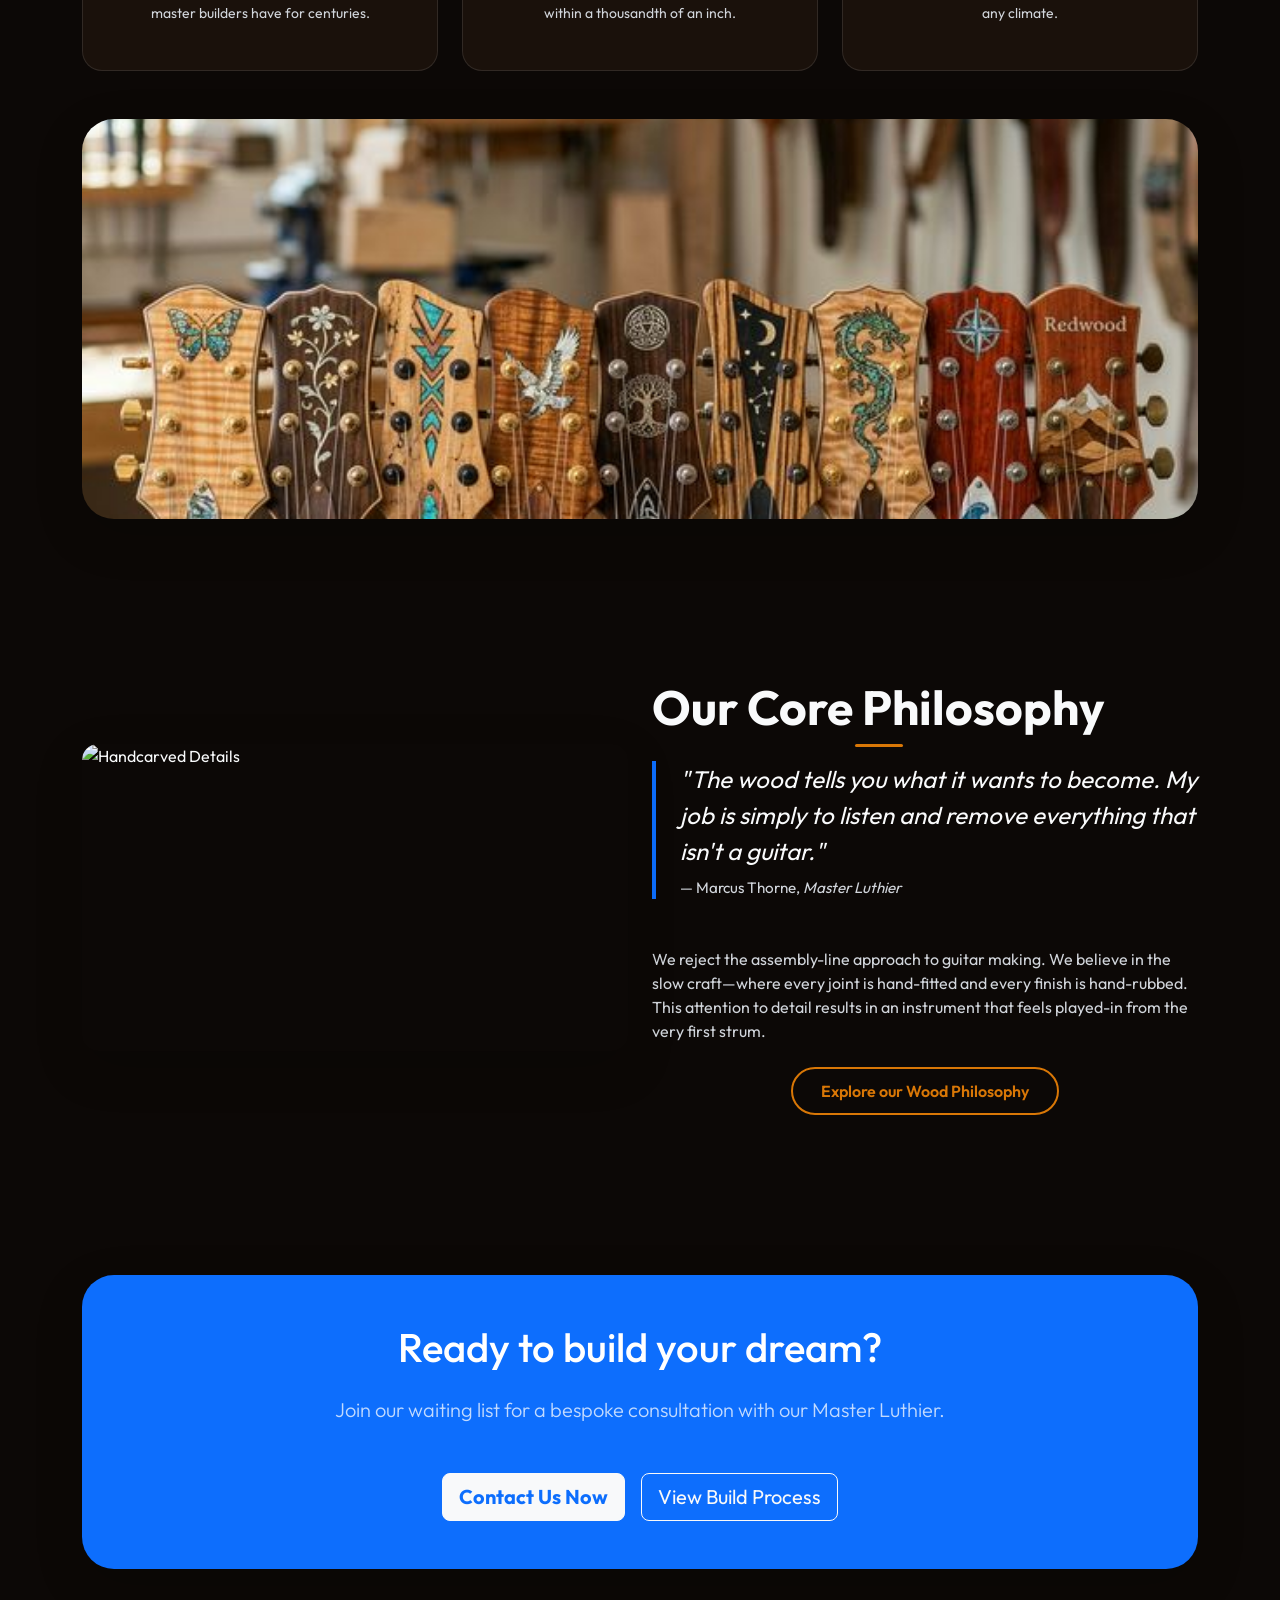
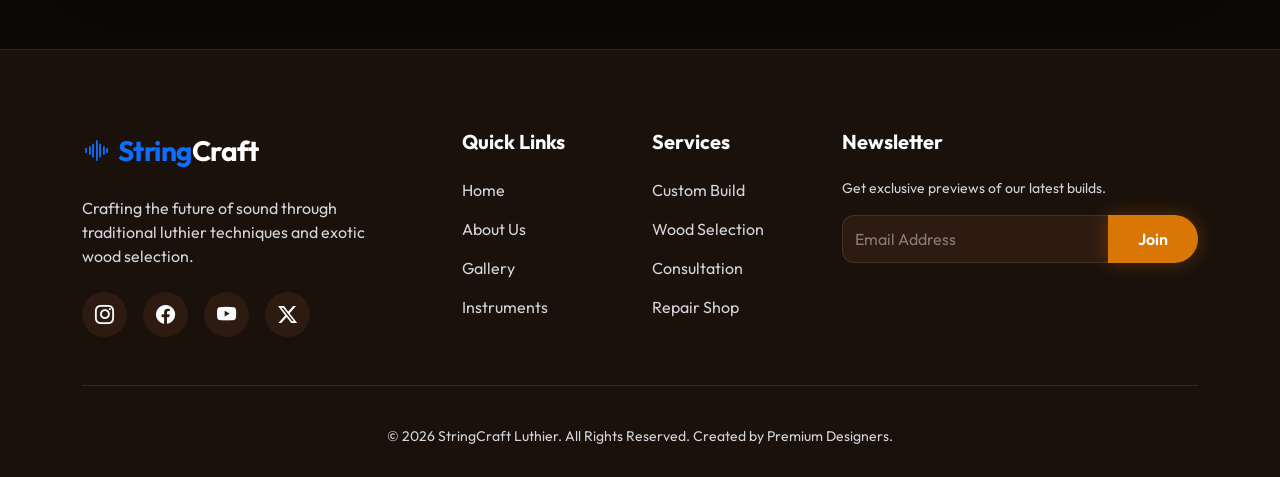
==== commit a49645b5: "recorrections" ====
--- a/about.html
+++ b/about.html
@@ -5,6 +5,8 @@
     <meta charset="UTF-8">
     <meta name="viewport" content="width=device-width, initial-scale=1.0">
     <title>About Us | StringCraft Luthier</title>
+    <!-- Favicon -->
+    <link rel="icon" type="image/png" href="images/favicon.png">
     <!-- Bootstrap 5 CSS -->
     <link href="https://cdn.jsdelivr.net/npm/bootstrap@5.3.0/dist/css/bootstrap.min.css" rel="stylesheet">
     <!-- Bootstrap Icons -->
@@ -17,7 +19,7 @@
 
     <!-- Header / Navbar -->
     <header>
-        <nav class="navbar navbar-expand-xl fixed-top">
+        <nav class="navbar navbar-expand-lg fixed-top">
             <div class="container">
                 <a class="navbar-brand brand-font fs-3 text-glow" href="index.html">
                     <i class="bi bi-soundwave text-primary me-2"></i><span class="text-primary">String</span>Craft
@@ -183,7 +185,7 @@
     </section>
 
     <!-- Footer -->
-    <footer>
+    <footer class="main-footer">
         <div class="container">
             <div class="row g-4 mb-5">
                 <div class="col-lg-4 text-center text-lg-start">
@@ -241,4 +243,4 @@
     <script src="js/main.js"></script>
 </body>
 
-</html>+</html>
--- a/css/style.css
+++ b/css/style.css
@@ -147,6 +147,10 @@
     #theme-toggle i, #rtl-toggle i {
         font-size: 1rem !important;
     }
+    /* Improved gap for toggles on mobile */
+    .order-lg-last {
+        gap: 0.75rem !important;
+    }
 }
 
 #theme-toggle:hover, #rtl-toggle:hover,
@@ -162,11 +166,13 @@
     .navbar-collapse .d-flex.align-items-center {
         width: 100%;
         justify-content: center;
-        margin-top: 1rem;
+        margin-top: 1.25rem;
+        gap: 15px !important; /* Fixed overlap by ensuring physical gap */
+        flex-wrap: wrap;
     }
     .navbar-collapse .btn-sm {
-        flex: 1;
-        max-width: 150px;
+        flex: 1 1 auto;
+        max-width: 145px;
         white-space: nowrap !important;
         text-align: center;
         min-height: 48px;
@@ -198,6 +204,23 @@
         padding: 6px 12px !important;
         font-size: 0.75rem !important;
     }
+    /* Prevents overlap in the 992-1200 range */
+    .navbar-collapse {
+        margin-right: 1rem;
+    }
+    .order-lg-last {
+        flex-shrink: 0;
+    }
+}
+
+/* Base desktop spacing to prevent icon/button collision */
+@media (min-width: 1200px) {
+    .navbar-collapse {
+        margin-right: 2rem;
+    }
+    .order-lg-last {
+        flex-shrink: 0;
+    }
 }
 
 /* Brand name always visible */
@@ -233,9 +256,7 @@
     color: #3b82f6 !important; /* Bright Blue for Dark Mode */
 }
 
-[data-theme="light"] .hero-title {
-    color: #000000 !important;
-}
+
 
 [data-theme="light"] .hero-title .text-primary {
     color: #2563eb !important; /* Deep Blue for Light Mode */
@@ -260,16 +281,20 @@
     transition: var(--transition-base);
 }
 
-.nav-link:hover::after, .nav-link.active::after {
+.nav-link:hover, .nav-link:focus, .nav-link.active {
+    color: var(--primary-color) !important;
+}
+
+/* Ensure underline is visible on hover/focus */
+.nav-link:hover::after, .nav-link:focus::after, .nav-link.active::after {
     width: 100%;
-}
-
-.nav-link:hover {
-    color: var(--primary-color) !important;
 }
 
 /* Buttons */
 .btn-premium {
+    display: inline-flex;
+    align-items: center;
+    justify-content: center;
     background: var(--primary-color);
     color: #fff;
     padding: 12px 30px;
@@ -297,11 +322,12 @@
     z-index: -1;
 }
 
-.btn-premium:hover {
+.btn-premium:hover, .btn-premium:focus {
     transform: translateY(-5px) scale(1.05);
     box-shadow: 0 15px 30px var(--primary-glow);
     color: #ffffff !important;
-    background-color: var(--secondary-color);
+    background-color: var(--secondary-color) !important;
+    outline: none;
 }
 
 .btn-premium:active {
@@ -314,6 +340,9 @@
 }
 
 .btn-outline-premium {
+    display: inline-flex;
+    align-items: center;
+    justify-content: center;
     background: transparent;
     border: 2px solid var(--primary-color);
     color: var(--primary-color);
@@ -323,11 +352,12 @@
     transition: var(--transition-base);
 }
 
-.btn-outline-premium:hover {
-    background: var(--primary-color);
+.btn-outline-premium:hover, .btn-outline-premium:focus {
+    background: var(--primary-color) !important;
     color: #fff !important;
     transform: translateY(-5px) scale(1.05);
     box-shadow: 0 12px 25px var(--primary-glow);
+    outline: none;
 }
 
 .btn-outline-premium:active {
@@ -339,7 +369,13 @@
 }
 
 .hero-section .btn-outline-premium {
-    color: #ffffff !important;
+    color: var(--hero-subtitle-color, #ffffff) !important;
+    border-color: var(--hero-subtitle-color, #ffffff);
+}
+
+[data-theme="light"] .hero-section .btn-outline-premium {
+    color: var(--hero-title-color, #000000) !important;
+    border-color: var(--hero-title-color, #000000);
 }
 
 /* Hero Section */
@@ -404,13 +440,13 @@
     opacity: 0;
     transform: translateY(30px);
     animation: fadeInUp 1s forwards 0.2s;
-    color: #ffffff !important;
+    color: var(--hero-title-color, #ffffff) !important;
     text-shadow: 0 2px 4px rgba(0, 0, 0, 0.4);
 }
 
 .hero-subtitle {
     font-size: clamp(1.1rem, 3vw, 1.5rem);
-    color: #ffffff !important;
+    color: var(--hero-subtitle-color, #ffffff) !important;
     margin-bottom: 40px;
     opacity: 0;
     transform: translateY(30px);
@@ -432,23 +468,23 @@
     }
 }
 
-.reveal-left {
+.js-enabled .reveal-left {
     opacity: 0;
     transform: translateX(-50px);
     transition: all 1s ease-out;
 }
 
-.reveal-left.active {
+.js-enabled .reveal-left.active {
     opacity: 1;
     transform: translateX(0);
 }
 
-.fade-in {
+.js-enabled .fade-in {
     opacity: 0;
     transition: opacity 1.2s ease-out;
 }
 
-.fade-in.active {
+.js-enabled .fade-in.active {
     opacity: 1;
 }
 
@@ -594,6 +630,14 @@
 
 .card-content {
     padding: 30px;
+    position: relative;
+    z-index: 5; /* Ensure content is above any image-related pseudo-elements or overflows */
+}
+
+/* Force hover state visibility for buttons within cards */
+.card-premium .btn-outline-premium {
+    position: relative;
+    z-index: 10;
 }
 
 .img-content-match {
@@ -608,7 +652,7 @@
 }
 
 /* Footer */
-footer {
+.main-footer {
     background: var(--surface-color);
     padding: 80px 0 30px;
     border-top: 1px solid var(--border-color);
@@ -749,16 +793,20 @@
 
 /* Ensure footer input visibility in dark mode */
 footer .form-control {
-    color: #ffffff !important;
+    background: var(--surface-light) !important;
+    color: var(--text-primary) !important;
+    border-color: var(--border-color);
 }
 
 footer .form-control::placeholder {
-    color: #a1a1aa !important; /* Legible grey for placeholder in dark mode */
-    opacity: 1 !important;
-}
-
-footer .form-control {
-    color: #ffffff !important;
+    color: var(--text-secondary) !important;
+    opacity: 0.7 !important;
+}
+
+[data-theme="light"] footer .form-control {
+    background: #ffffff !important;
+    color: #111111 !important;
+    border-color: #dddddd !important;
 }
 
 footer .form-control::placeholder {
@@ -1076,8 +1124,12 @@
 }
 
 .blockquote-footer {
-    margin-top: 0 !important;
+    margin-top: 0.5rem !important;
+    padding: 0 !important;
+    background: transparent !important;
+    border: none !important;
     font-size: 0.95rem;
+    color: var(--text-secondary);
 }
 
 /* ---- Gallery Filter Tabs ---- */
@@ -1244,3 +1296,30 @@
     background-color: #ffffff;
     border-color: rgba(0,0,0,0.2);
 }
+
+/* Final Hero Light Mode Overrides (for guaranteed visibility) */
+[data-theme="light"] .hero-title {
+    color: #000000 !important;
+}
+
+[data-theme="light"] .hero-subtitle {
+    color: #1a110b !important; /* Extremely dark brown for maximum contrast */
+}
+
+[data-theme="light"] .hero-section .btn-outline-premium {
+    color: #1a110b !important;
+    border-color: #1a110b !important;
+}
+
+[data-theme="light"] .hero-section .btn-premium {
+    background-color: var(--primary-color) !important;
+    color: #ffffff !important;
+}
+
+/* Global Button Centering Fix */
+.btn {
+    display: inline-flex !important;
+    align-items: center !important;
+    justify-content: center !important;
+    text-align: center !important;
+}
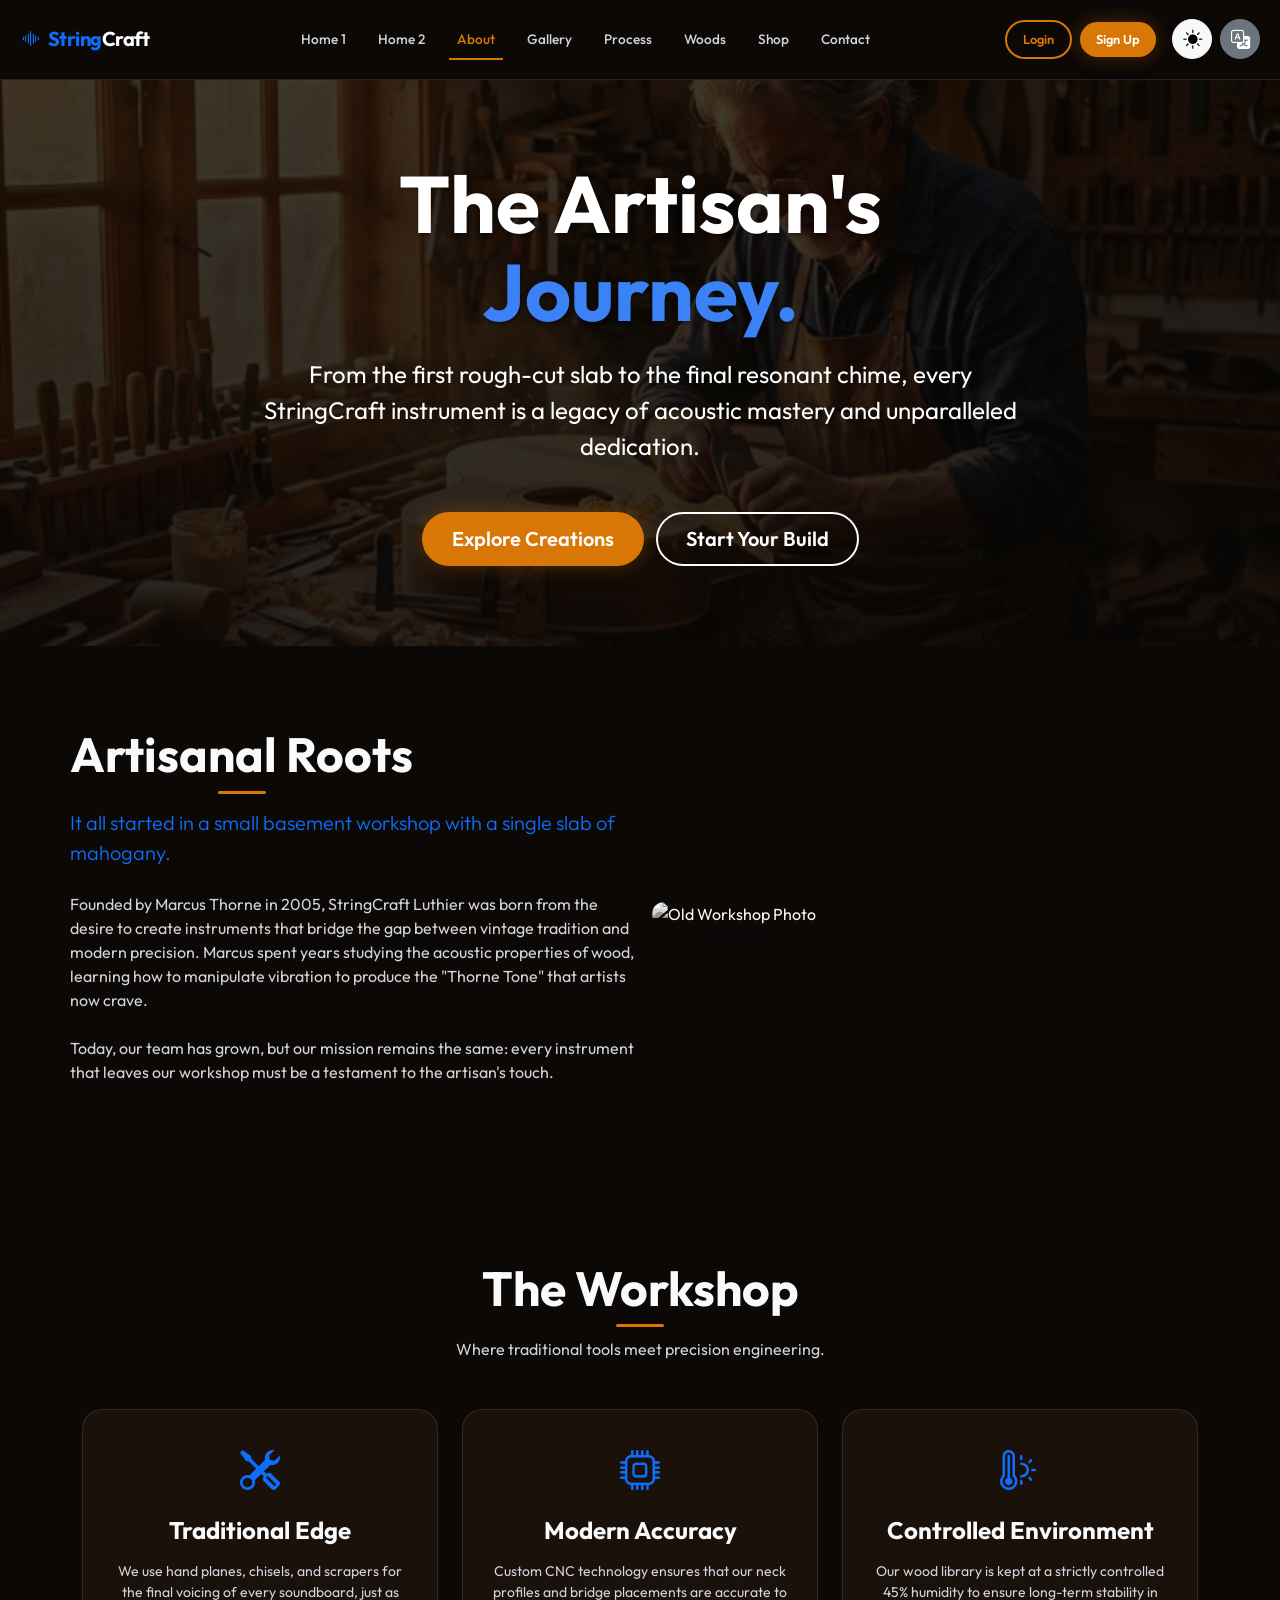
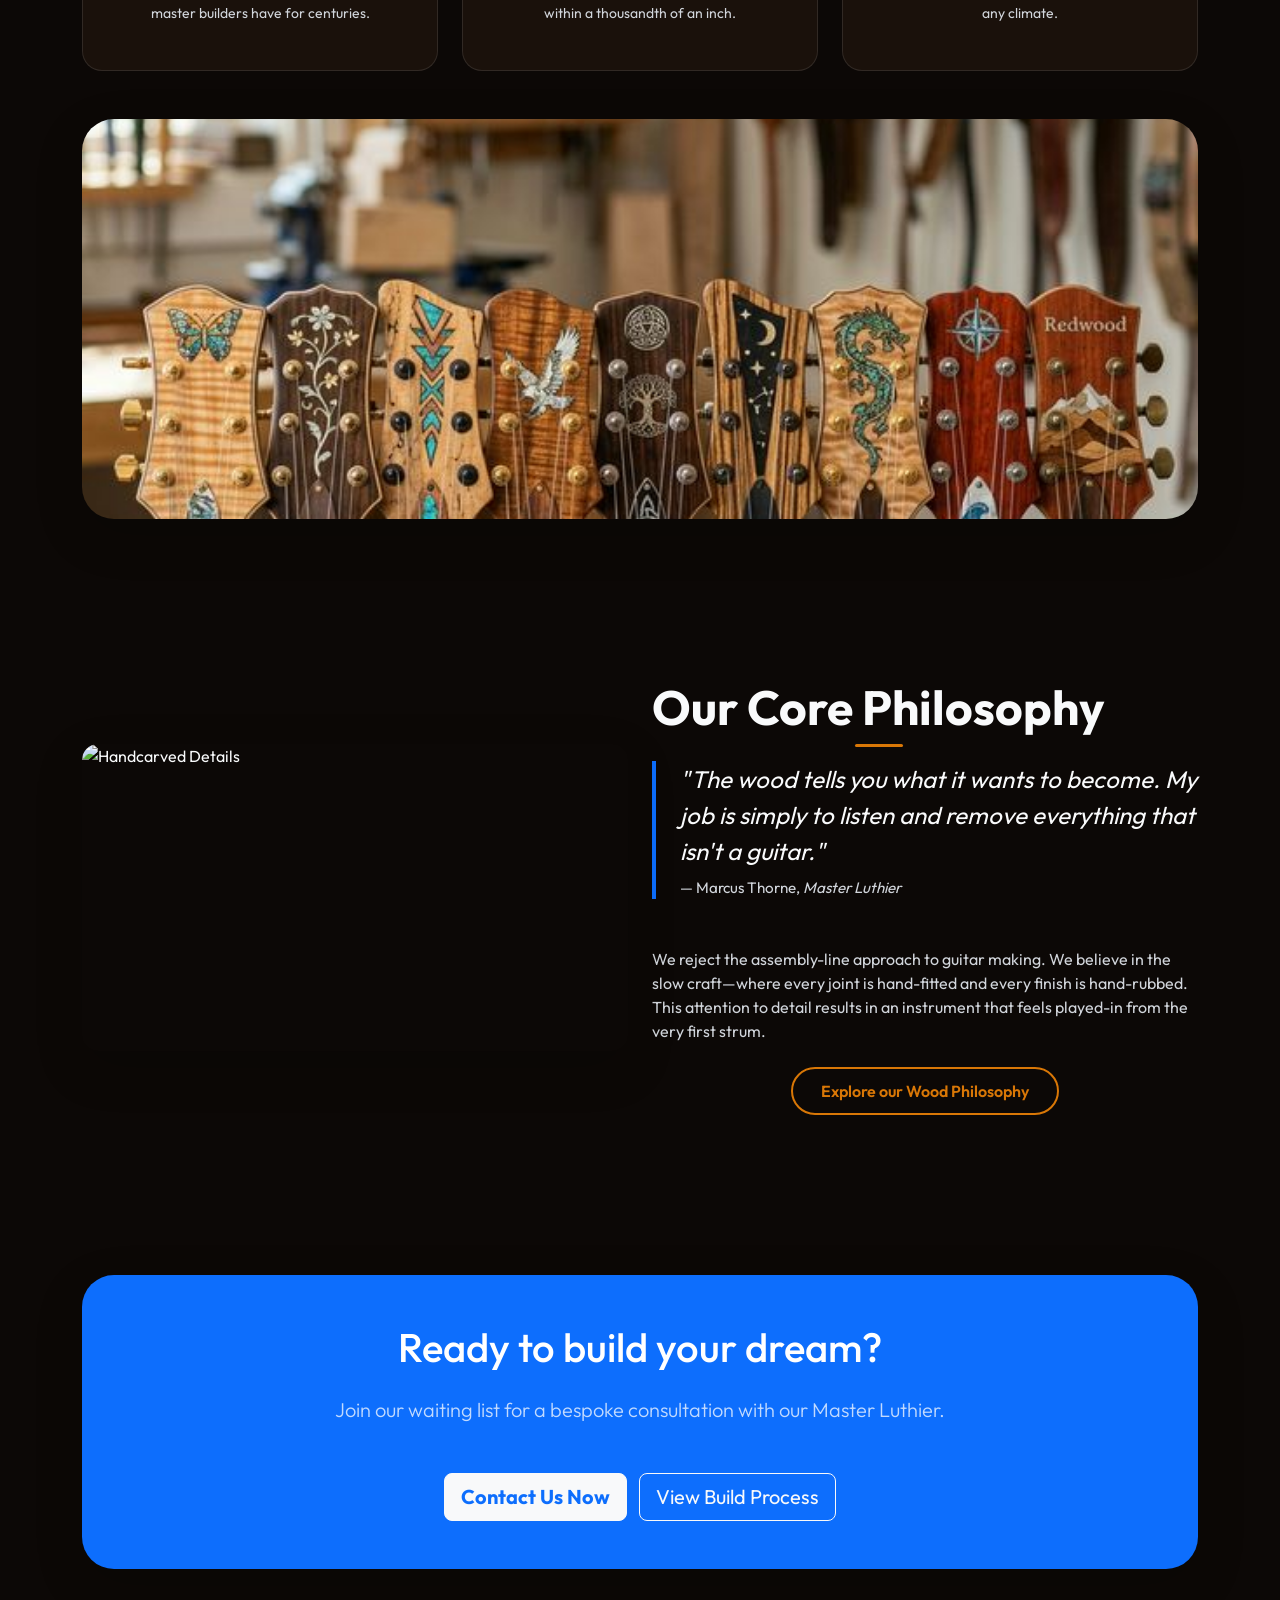
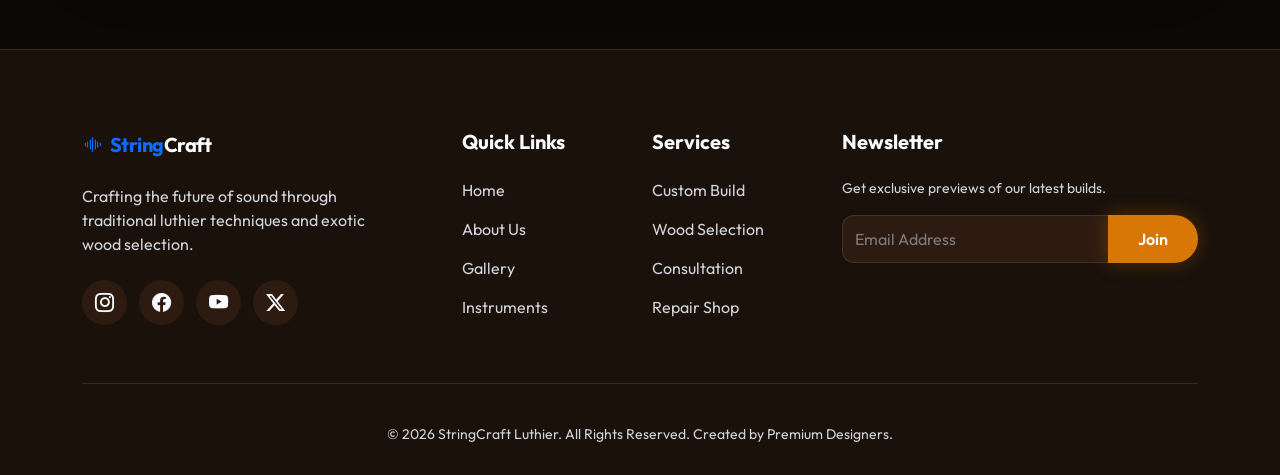
==== commit cc26c0bb: "contrast" ====
--- a/about.html
+++ b/about.html
@@ -19,12 +19,16 @@
 
     <!-- Header / Navbar -->
     <header>
-        <nav class="navbar navbar-expand-lg fixed-top">
+        <nav class="navbar navbar-expand-xl fixed-top">
             <div class="container">
                 <a class="navbar-brand brand-font fs-3 text-glow" href="index.html">
                     <i class="bi bi-soundwave text-primary me-2"></i><span class="text-primary">String</span>Craft
                 </a>
-                <div class="d-flex align-items-center gap-2 gap-md-3 ms-auto order-lg-last">
+                <div class="d-flex align-items-center gap-2 ms-auto order-xl-last">
+                    <div class="d-none d-sm-flex align-items-center gap-2 me-2">
+                        <a href="login.html" class="btn btn-outline-premium btn-sm">Login</a>
+                        <a href="signup.html" class="btn btn-premium btn-sm">Sign Up</a>
+                    </div>
                     <button id="theme-toggle" class="btn btn-light rounded-circle shadow-sm" aria-label="Toggle Theme">
                         <i class="bi bi-sun-fill"></i>
                     </button>
@@ -48,9 +52,10 @@
                         <li class="nav-item"><a class="nav-link" href="shop.html">Shop</a></li>
                         <li class="nav-item"><a class="nav-link" href="contact.html">Contact</a></li>
                     </ul>
-                    <div class="d-flex align-items-center gap-3">
-                        <a href="login.html" class="btn btn-outline-premium btn-sm">Login</a>
-                        <a href="signup.html" class="btn btn-premium btn-sm">Sign Up</a>
+                    <!-- Mobile Auth Buttons -->
+                    <div class="d-flex d-sm-none flex-column gap-2 mt-3 pb-3 border-bottom border-secondary border-opacity-25">
+                        <a href="login.html" class="btn btn-outline-premium btn-sm w-100">Login</a>
+                        <a href="signup.html" class="btn btn-premium btn-sm w-100">Sign Up</a>
                     </div>
                 </div>
             </div>
--- a/css/style.css
+++ b/css/style.css
@@ -182,44 +182,57 @@
     }
 }
 
-/* Optimized spacing for Tablet Landscape and Small Laptops (1024px Range) */
-@media (min-width: 992px) and (max-width: 1199px) {
+/* Optimized spacing for Tablet Landscape and Small Laptops (992px - 1400px Range) */
+@media (min-width: 992px) and (max-width: 1399px) {
+    .nav-link {
+        margin: 0 8px !important;
+        font-size: 0.85rem !important;
+    }
+    .navbar-brand {
+        font-size: 1.25rem !important;
+    }
+    .gap-3 {
+        gap: 0.75rem !important;
+    }
+    .navbar .container {
+        max-width: 100% !important;
+        padding-left: 20px;
+        padding-right: 20px;
+    }
+    .btn-sm {
+        padding: 8px 16px !important;
+        font-size: 0.8rem !important;
+    }
+}
+
+/* Extra tight spacing for 992px - 1100px */
+@media (min-width: 992px) and (max-width: 1100px) {
     .nav-link {
         margin: 0 4px !important;
-        padding: 8px 0 !important;
         font-size: 0.8rem !important;
     }
     .navbar-brand {
-        font-size: 1.15rem !important;
+        font-size: 1.1rem !important;
     }
     .gap-3 {
-        gap: 0.5rem !important;
-    }
-    .navbar .container {
-        max-width: 100% !important;
-        padding-left: 10px;
-        padding-right: 10px;
-    }
-    .btn-sm {
-        padding: 6px 12px !important;
-        font-size: 0.75rem !important;
-    }
-    /* Prevents overlap in the 992-1200 range */
+        gap: 0.4rem !important;
+    }
+}
+
+/* Tight desktop defaults (1400px - 1600px) */
+@media (min-width: 1400px) {
+    .nav-link {
+        margin: 0 10px !important;
+    }
+}
+
+/* Base desktop spacing to prevent icon/button collision */
+@media (min-width: 992px) {
     .navbar-collapse {
-        margin-right: 1rem;
-    }
-    .order-lg-last {
-        flex-shrink: 0;
-    }
-}
-
-/* Base desktop spacing to prevent icon/button collision */
-@media (min-width: 1200px) {
-    .navbar-collapse {
-        margin-right: 2rem;
-    }
-    .order-lg-last {
-        flex-shrink: 0;
+        justify-content: space-between;
+    }
+    .navbar-nav {
+        gap: 0px;
     }
 }
 
@@ -265,7 +278,8 @@
 .nav-link {
     color: var(--text-secondary) !important;
     font-weight: 500;
-    margin: 0 15px;
+    margin: 0 12px;
+    white-space: nowrap;
     position: relative;
     padding: 10px 0;
 }
@@ -1239,12 +1253,12 @@
 }
 
 .form-control::placeholder, .form-select::placeholder {
-    color: var(--text-secondary) !important;
-    opacity: 0.8 !important;
+    color: var(--text-secondary);
+    opacity: 0.8;
 }
 
 [data-theme="dark"] .form-control::placeholder {
-    color: rgba(255, 255, 255, 0.6) !important;
+    color: rgba(255, 255, 255, 0.6);
 }
 
 .form-control:focus, .form-select:focus {
@@ -1255,7 +1269,31 @@
 }
 
 .form-floating label {
+    color: var(--text-secondary);
+}
+
+.form-floating > .form-control:focus ~ label,
+.form-floating > .form-control:not(:placeholder-shown) ~ label,
+.form-floating > .form-select ~ label {
+    color: var(--primary-color) !important;
+    opacity: 0.8 !important;
+    transform: scale(0.85) translateY(-0.75rem) translateX(0.15rem) !important;
+}
+
+/* Ensure placeholder is hidden when label is in default position */
+.form-floating > .form-control::placeholder {
+    color: transparent !important;
+}
+
+.form-floating > .form-control:focus::placeholder,
+.form-floating > .form-control:not(:placeholder-shown)::placeholder {
     color: var(--text-secondary) !important;
+    opacity: 0.5 !important;
+}
+
+/* Extra padding for textarea in form-floating */
+.form-floating > textarea.form-control {
+    padding-top: 2.5rem !important;
 }
 
 /* Ensure secondary text is visible across all themes */
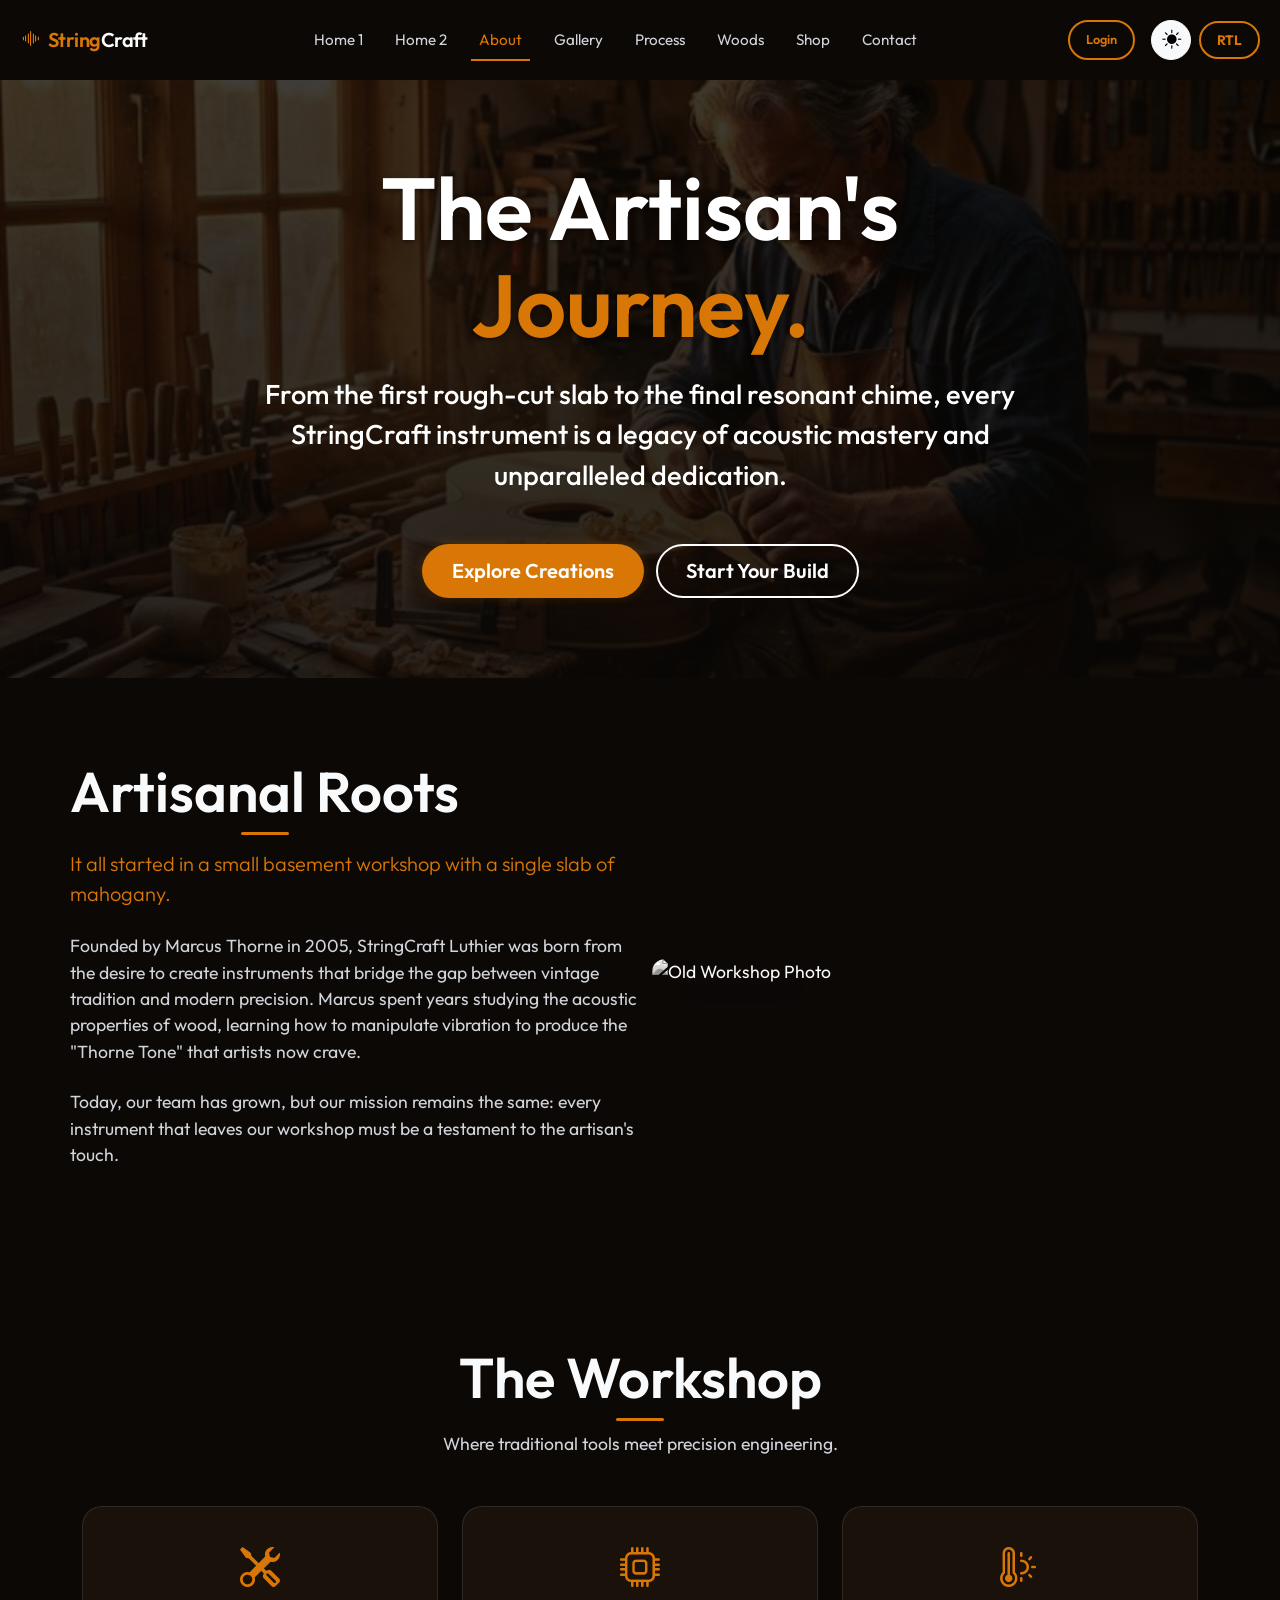
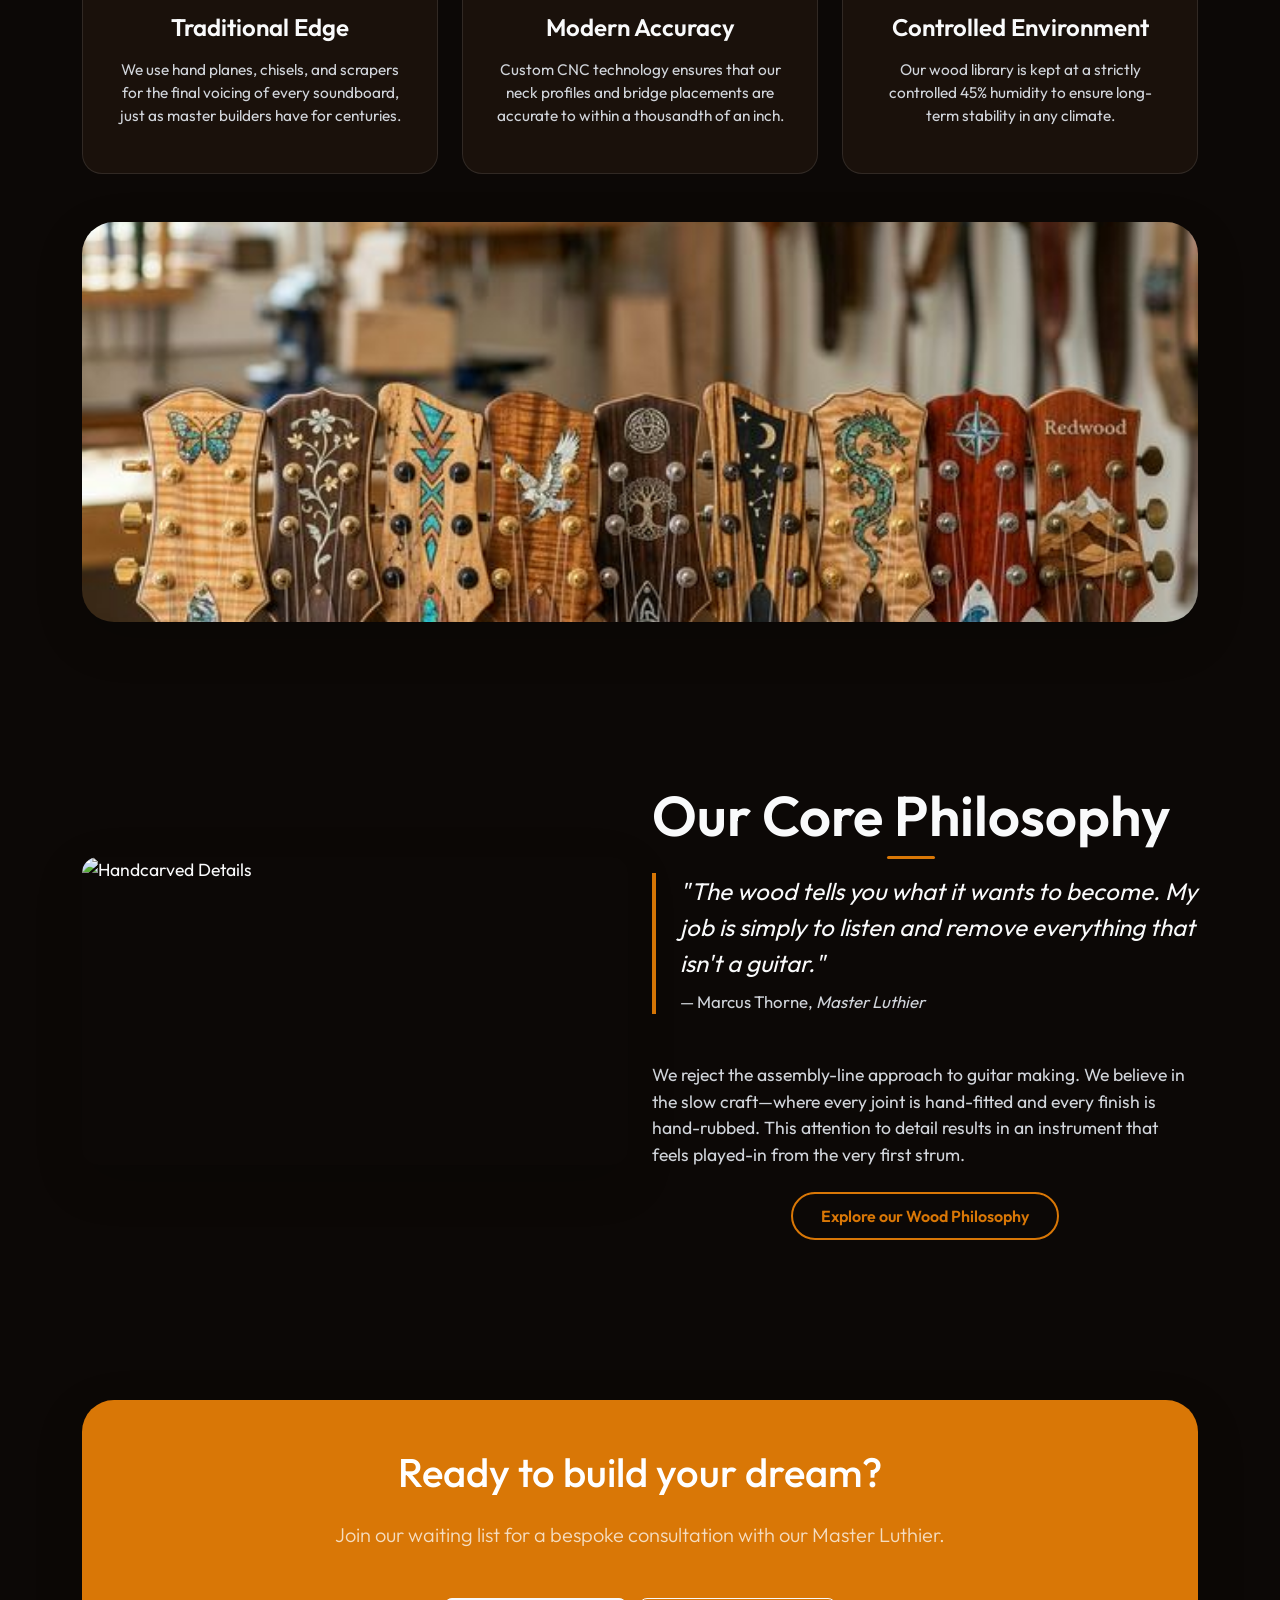
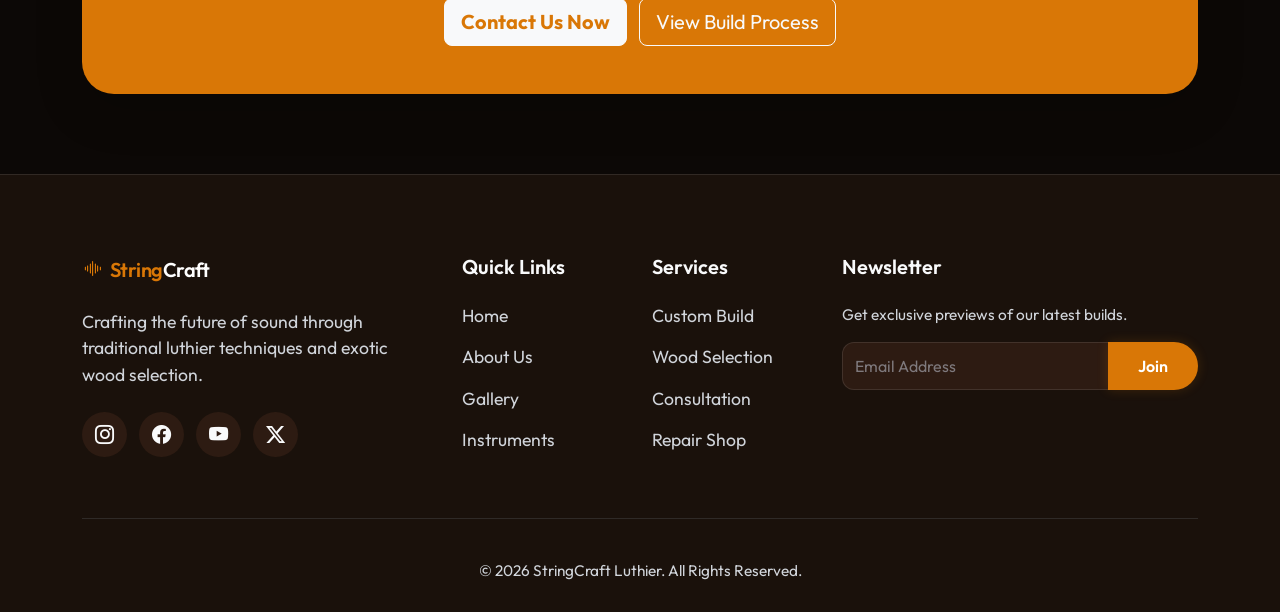
==== commit 591698a7: "changes" ====
--- a/about.html
+++ b/about.html
@@ -27,13 +27,12 @@
                 <div class="d-flex align-items-center gap-2 ms-auto order-xl-last">
                     <div class="d-none d-sm-flex align-items-center gap-2 me-2">
                         <a href="login.html" class="btn btn-outline-premium btn-sm">Login</a>
-                        <a href="signup.html" class="btn btn-premium btn-sm">Sign Up</a>
                     </div>
                     <button id="theme-toggle" class="btn btn-light rounded-circle shadow-sm" aria-label="Toggle Theme">
                         <i class="bi bi-sun-fill"></i>
                     </button>
-                    <button id="rtl-toggle" class="btn btn-secondary rounded-circle shadow-sm" aria-label="Toggle RTL">
-                        <i class="bi bi-translate"></i>
+                    <button id="rtl-toggle" class="btn btn-outline-premium btn-sm" aria-label="Toggle RTL">
+                        RTL
                     </button>
                     <button class="navbar-toggler border-0" type="button" data-bs-toggle="collapse"
                         data-bs-target="#navbarNav">
@@ -55,7 +54,6 @@
                     <!-- Mobile Auth Buttons -->
                     <div class="d-flex d-sm-none flex-column gap-2 mt-3 pb-3 border-bottom border-secondary border-opacity-25">
                         <a href="login.html" class="btn btn-outline-premium btn-sm w-100">Login</a>
-                        <a href="signup.html" class="btn btn-premium btn-sm w-100">Sign Up</a>
                     </div>
                 </div>
             </div>
@@ -236,8 +234,7 @@
             </div>
             <hr class="border-secondary">
             <div class="text-center pt-4">
-                <p class="text-secondary small mb-0">&copy; 2026 StringCraft Luthier. All Rights Reserved. Created by
-                    Premium Designers.</p>
+                <p class="text-secondary small mb-0">&copy; 2026 StringCraft Luthier. All Rights Reserved.</p>
             </div>
         </div>
     </footer>
--- a/css/style.css
+++ b/css/style.css
@@ -11,7 +11,7 @@
     --text-primary: #f9fafb;
     --text-secondary: #d1d5db;
     --border-color: rgba(255, 255, 255, 0.1);
-    --accent-glow: 0 0 20px rgba(217, 119, 6, 0.3);
+    --accent-glow: 0 0 12px rgba(217, 119, 6, 0.2);
     
     /* Transitions */
     --transition-base: all 0.4s cubic-bezier(0.4, 0, 0.2, 1);
@@ -45,10 +45,10 @@
     --accent-glow: 0 0 20px rgba(180, 83, 9, 0.1);
     
     /* Hero Overlays - Light */
-    --hero-overlay: linear-gradient(to bottom, rgba(255, 255, 255, 0.3), rgba(255, 255, 255, 0.4));
+    --hero-overlay: linear-gradient(to bottom, rgba(255, 255, 255, 0.45), rgba(255, 255, 255, 0.55));
     --hero-brightness: 0.95;
     --hero-title-color: #000000;
-    --hero-subtitle-color: #1a1a1a;
+    --hero-subtitle-color: #000000;
 }
 
 /* Light Mode Form Overrides */
@@ -70,6 +70,8 @@
 /* Global Styles */
 body {
     font-family: 'Outfit', sans-serif;
+    font-size: 1.1rem;
+    font-weight: 400;
     background-color: var(--bg-color);
     color: var(--text-primary);
     overflow-x: hidden;
@@ -84,7 +86,7 @@
 
 h1, h2, h3, h4, h5, h6, .brand-font {
     font-family: 'Outfit', sans-serif;
-    font-weight: 700;
+    font-weight: 600;
 }
 
 a {
@@ -104,14 +106,14 @@
     height: var(--header-height);
     background: var(--bg-color) !important; /* Solid background */
     transition: var(--transition-smooth);
-    border-bottom: 1px solid var(--border-color);
+    border-bottom: none;
     z-index: 1000;
 }
 
 .navbar.scrolled {
     background: var(--bg-color) !important;
     height: calc(var(--header-height) - 10px);
-    border-bottom: 2px solid var(--primary-color);
+    border-bottom: none;
 }
 
 /* Navbar Toggle Icons */
@@ -124,7 +126,7 @@
     color: var(--primary-color);
 }
 
-#theme-toggle, #rtl-toggle {
+#theme-toggle {
     width: 40px;
     height: 40px;
     display: flex;
@@ -134,31 +136,56 @@
     transition: var(--transition-base);
 }
 
-#theme-toggle i, #rtl-toggle i {
+#rtl-toggle {
+    padding: 0 16px;
+    height: 38px;
+    display: flex;
+    align-items: center;
+    justify-content: center;
+    font-weight: 700;
+    font-size: 0.85rem !important;
+    transition: var(--transition-base);
+    min-width: 60px;
+}
+
+#theme-toggle i {
     font-size: 1.2rem !important;
     line-height: 1;
 }
 
 @media (max-width: 991px) {
-    #theme-toggle, #rtl-toggle {
+    #theme-toggle {
         width: 35px;
         height: 35px;
     }
-    #theme-toggle i, #rtl-toggle i {
+    #rtl-toggle {
+        padding: 0 12px;
+        height: 32px;
+        font-size: 0.75rem !important;
+        min-width: 50px;
+    }
+    #theme-toggle i {
         font-size: 1rem !important;
     }
     /* Improved gap for toggles on mobile */
-    .order-lg-last {
+    .order-lg-last, .order-xl-last {
         gap: 0.75rem !important;
     }
 }
 
-#theme-toggle:hover, #rtl-toggle:hover,
-#theme-toggle:active, #rtl-toggle:active,
-#theme-toggle:focus, #rtl-toggle:focus {
+#theme-toggle:hover, #theme-toggle:focus {
     transform: rotate(15deg) scale(1.15);
     outline: none;
     box-shadow: 0 0 15px var(--primary-glow);
+}
+
+#rtl-toggle:hover, #rtl-toggle:focus {
+    transform: translateY(-2px);
+    outline: none;
+    box-shadow: 0 4px 10px var(--primary-glow);
+    background-color: var(--primary-color) !important;
+    border-color: var(--primary-color) !important;
+    color: #ffffff !important;
 }
 
 /* Ensure mobile buttons have consistent width */
@@ -186,7 +213,7 @@
 @media (min-width: 992px) and (max-width: 1399px) {
     .nav-link {
         margin: 0 8px !important;
-        font-size: 0.85rem !important;
+        font-size: 0.95rem !important;
     }
     .navbar-brand {
         font-size: 1.25rem !important;
@@ -209,7 +236,7 @@
 @media (min-width: 992px) and (max-width: 1100px) {
     .nav-link {
         margin: 0 4px !important;
-        font-size: 0.8rem !important;
+        font-size: 0.9rem !important;
     }
     .navbar-brand {
         font-size: 1.1rem !important;
@@ -239,7 +266,7 @@
 /* Brand name always visible */
 .navbar-brand {
     color: var(--text-primary) !important;
-    font-weight: 700;
+    font-weight: 600;
     letter-spacing: -0.5px;
 }
 
@@ -249,6 +276,10 @@
         height: auto !important;
         max-height: 400px;
         object-fit: contain !important;
+        display: block;
+        margin-left: auto;
+        margin-right: auto;
+        object-position: center !important;
     }
 }
 
@@ -266,18 +297,28 @@
 
 /* Hero Title Accents */
 .hero-title .text-primary {
-    color: #3b82f6 !important; /* Bright Blue for Dark Mode */
-}
-
-
+    color: var(--primary-color) !important;
+}
 
 [data-theme="light"] .hero-title .text-primary {
-    color: #2563eb !important; /* Deep Blue for Light Mode */
+    color: var(--secondary-color) !important;
+}
+
+.text-primary {
+    color: var(--primary-color) !important;
+}
+
+.bg-primary {
+    background-color: var(--primary-color) !important;
+}
+
+.border-primary {
+    border-color: var(--primary-color) !important;
 }
 
 .nav-link {
     color: var(--text-secondary) !important;
-    font-weight: 500;
+    font-weight: 400;
     margin: 0 12px;
     white-space: nowrap;
     position: relative;
@@ -338,7 +379,7 @@
 
 .btn-premium:hover, .btn-premium:focus {
     transform: translateY(-5px) scale(1.05);
-    box-shadow: 0 15px 30px var(--primary-glow);
+    box-shadow: 0 8px 16px var(--primary-glow);
     color: #ffffff !important;
     background-color: var(--secondary-color) !important;
     outline: none;
@@ -370,7 +411,7 @@
     background: var(--primary-color) !important;
     color: #fff !important;
     transform: translateY(-5px) scale(1.05);
-    box-shadow: 0 12px 25px var(--primary-glow);
+    box-shadow: 0 6px 12px var(--primary-glow);
     outline: none;
 }
 
@@ -448,7 +489,7 @@
 }
 
 .hero-title {
-    font-size: clamp(3rem, 10vw, 5rem);
+    font-size: clamp(3.5rem, 10vw, 5.5rem);
     line-height: 1.1;
     margin-bottom: 20px;
     opacity: 0;
@@ -459,13 +500,14 @@
 }
 
 .hero-subtitle {
-    font-size: clamp(1.1rem, 3vw, 1.5rem);
+    font-size: clamp(1.2rem, 3vw, 1.7rem);
     color: var(--hero-subtitle-color, #ffffff) !important;
     margin-bottom: 40px;
     opacity: 0;
+    font-weight: 500;
     transform: translateY(30px);
     animation: fadeInUp 1s forwards 0.4s;
-    text-shadow: 0 2px 4px rgba(0, 0, 0, 0.1);
+    text-shadow: 0 1px 2px rgba(0, 0, 0, 0.05);
 }
 
 .hero-btns {
@@ -522,7 +564,7 @@
 }
 
 .section-title {
-    font-size: clamp(2rem, 5vw, 3rem);
+    font-size: clamp(2.5rem, 5vw, 3.5rem);
     margin-bottom: 20px;
     position: relative;
     display: inline-block;
@@ -622,13 +664,60 @@
 
 .card-premium:hover {
     transform: translateY(-15px);
-    box-shadow: 0 20px 40px rgba(0,0,0,0.4);
+    box-shadow: 0 12px 24px rgba(0,0,0,0.25);
     border-color: var(--primary-color);
 }
 
 .card-img-wrapper {
     overflow: hidden;
     height: 300px;
+    position: relative;
+}
+
+.card-overlay {
+    position: absolute;
+    inset: 0;
+    background: linear-gradient(to top, rgba(12, 8, 6, 0.9) 0%, rgba(12, 8, 6, 0.4) 50%, transparent 100%);
+    display: flex;
+    flex-direction: column;
+    justify-content: flex-end;
+    padding: 2rem;
+    opacity: 0;
+    transition: var(--transition-base);
+    z-index: 2;
+}
+
+.card-premium:hover .card-overlay {
+    opacity: 1;
+}
+
+.overlay-title {
+    color: #ffffff !important;
+    margin-bottom: 0.5rem;
+    font-weight: 600;
+    transform: translateY(20px);
+    transition: var(--transition-smooth);
+}
+
+.card-premium:hover .overlay-title {
+    transform: translateY(0);
+}
+
+.overlay-category {
+    color: var(--primary-color) !important;
+    font-size: 0.9rem;
+    font-weight: 600;
+    text-transform: uppercase;
+    letter-spacing: 1.5px;
+    transform: translateY(10px);
+    opacity: 0;
+    transition: var(--transition-smooth);
+    transition-delay: 0.1s;
+}
+
+.card-premium:hover .overlay-category {
+    transform: translateY(0);
+    opacity: 1;
 }
 
 .card-img-wrapper img {
@@ -709,7 +798,7 @@
     border: 1px solid rgba(255, 255, 255, 0.1);
     border-radius: 30px;
     padding: 50px;
-    box-shadow: 0 25px 45px rgba(0,0,0,0.2);
+    box-shadow: 0 15px 30px rgba(0,0,0,0.15);
 }
 
 /* Light Mode Overrides for Glass */
@@ -761,7 +850,7 @@
     overflow: hidden;
     min-height: 320px;
     border-radius: 20px;
-    box-shadow: 0 10px 30px rgba(0,0,0,0.2);
+    box-shadow: 0 6px 15px rgba(0,0,0,0.15);
     transition: var(--transition-smooth);
 }
 
@@ -849,7 +938,7 @@
     transform: translateY(20px);
     transition: opacity 0.3s ease, transform 0.3s ease, visibility 0.3s ease;
     z-index: 1055;
-    box-shadow: 0 4px 16px var(--primary-glow);
+    box-shadow: 0 4px 10px var(--primary-glow);
 }
 
 #back-to-top.visible {
@@ -861,7 +950,7 @@
 #back-to-top:hover {
     background: var(--secondary-color);
     transform: translateY(-4px);
-    box-shadow: 0 8px 24px var(--primary-glow);
+    box-shadow: 0 6px 12px var(--primary-glow);
 }
 /* Fix Light Mode Hover Visibility */
 [data-theme="light"] .btn-premium:hover {
@@ -965,7 +1054,7 @@
     border-color: var(--primary-color) !important;
     color: #ffffff !important;
     transform: translateY(-5px) scale(1.1);
-    box-shadow: 0 10px 20px var(--primary-glow);
+    box-shadow: 0 6px 12px var(--primary-glow);
 }
 
 .social-btn:hover i {
@@ -988,8 +1077,8 @@
 
 /* ---- CTA Link Highlighted ---- */
 .cta-link-highlighted {
-    color: #3b82f6 !important;
-    font-weight: 700;
+    color: var(--primary-color) !important;
+    font-weight: 600;
     text-decoration: none;
     position: relative;
     display: inline-flex;
@@ -1000,7 +1089,7 @@
 }
 
 [data-theme="light"] .cta-link-highlighted {
-    color: #2563eb !important;
+    color: var(--secondary-color) !important;
 }
 
 .cta-link-highlighted::after {
@@ -1017,7 +1106,7 @@
 
 .cta-link-highlighted:hover {
     transform: translateY(-2px) scale(1.05);
-    color: #60a5fa !important; /* Lighter blue on hover */
+    color: var(--secondary-color) !important; 
 }
 
 .cta-link-highlighted:hover::after {
@@ -1076,7 +1165,7 @@
 
 .contact-hover-item:hover i {
     transform: scale(1.2);
-    color: #60a5fa !important; /* Lighter/Bright blue on hover */
+    color: var(--primary-color) !important; 
 }
 
 .contact-hover-item h6 {
@@ -1090,7 +1179,7 @@
 /* ---- Custom CTA Section Buttons ---- */
 .btn-cta-highlight {
     background: #ffffff;
-    color: #3b82f6 !important;
+    color: var(--primary-color) !important;
     border: 2px solid #ffffff;
     padding: 12px 35px;
     border-radius: 50px;
@@ -1115,7 +1204,7 @@
 .btn-cta-outline-highlight:hover {
     transform: translateY(-5px) scale(1.05);
     background: #ffffff;
-    color: #3b82f6 !important;
+    color: var(--primary-color) !important;
     border-color: #ffffff;
     box-shadow: 0 10px 20px rgba(0,0,0,0.1);
 }
@@ -1142,7 +1231,7 @@
     padding: 0 !important;
     background: transparent !important;
     border: none !important;
-    font-size: 0.95rem;
+    font-size: 1.05rem;
     color: var(--text-secondary);
 }
 
@@ -1183,8 +1272,8 @@
 
 .tool-item-hover:hover .rounded-circle {
     transform: scale(1.15) rotate(5deg);
-    background-color: rgba(59, 130, 246, 0.2) !important; /* Slightly brighter blue background */
-    box-shadow: 0 10px 20px rgba(59, 130, 246, 0.15);
+    background-color: var(--primary-glow) !important;
+    box-shadow: 0 10px 20px var(--primary-glow);
 }
 
 .tool-item-hover i {
@@ -1206,7 +1295,7 @@
 /* ---- Tonewood Rating Stars ---- */
 .tone-stars {
     color: var(--primary-color);
-    font-size: 0.9rem;
+    font-size: 1rem;
     letter-spacing: 2px;
 }
 
@@ -1229,7 +1318,7 @@
     transform: scale(1.1);
     background-color: var(--primary-color) !important;
     color: #ffffff !important;
-    box-shadow: 0 4px 8px rgba(59, 130, 246, 0.2);
+    box-shadow: 0 4px 8px var(--primary-glow);
 }
 
 /* ---- CTA Premium Buttons ---- */
@@ -1341,12 +1430,13 @@
 }
 
 [data-theme="light"] .hero-subtitle {
-    color: #1a110b !important; /* Extremely dark brown for maximum contrast */
+    color: #000000 !important;
+    font-weight: 500 !important;
 }
 
 [data-theme="light"] .hero-section .btn-outline-premium {
-    color: #1a110b !important;
-    border-color: #1a110b !important;
+    color: #000000 !important;
+    border-color: #000000 !important;
 }
 
 [data-theme="light"] .hero-section .btn-premium {
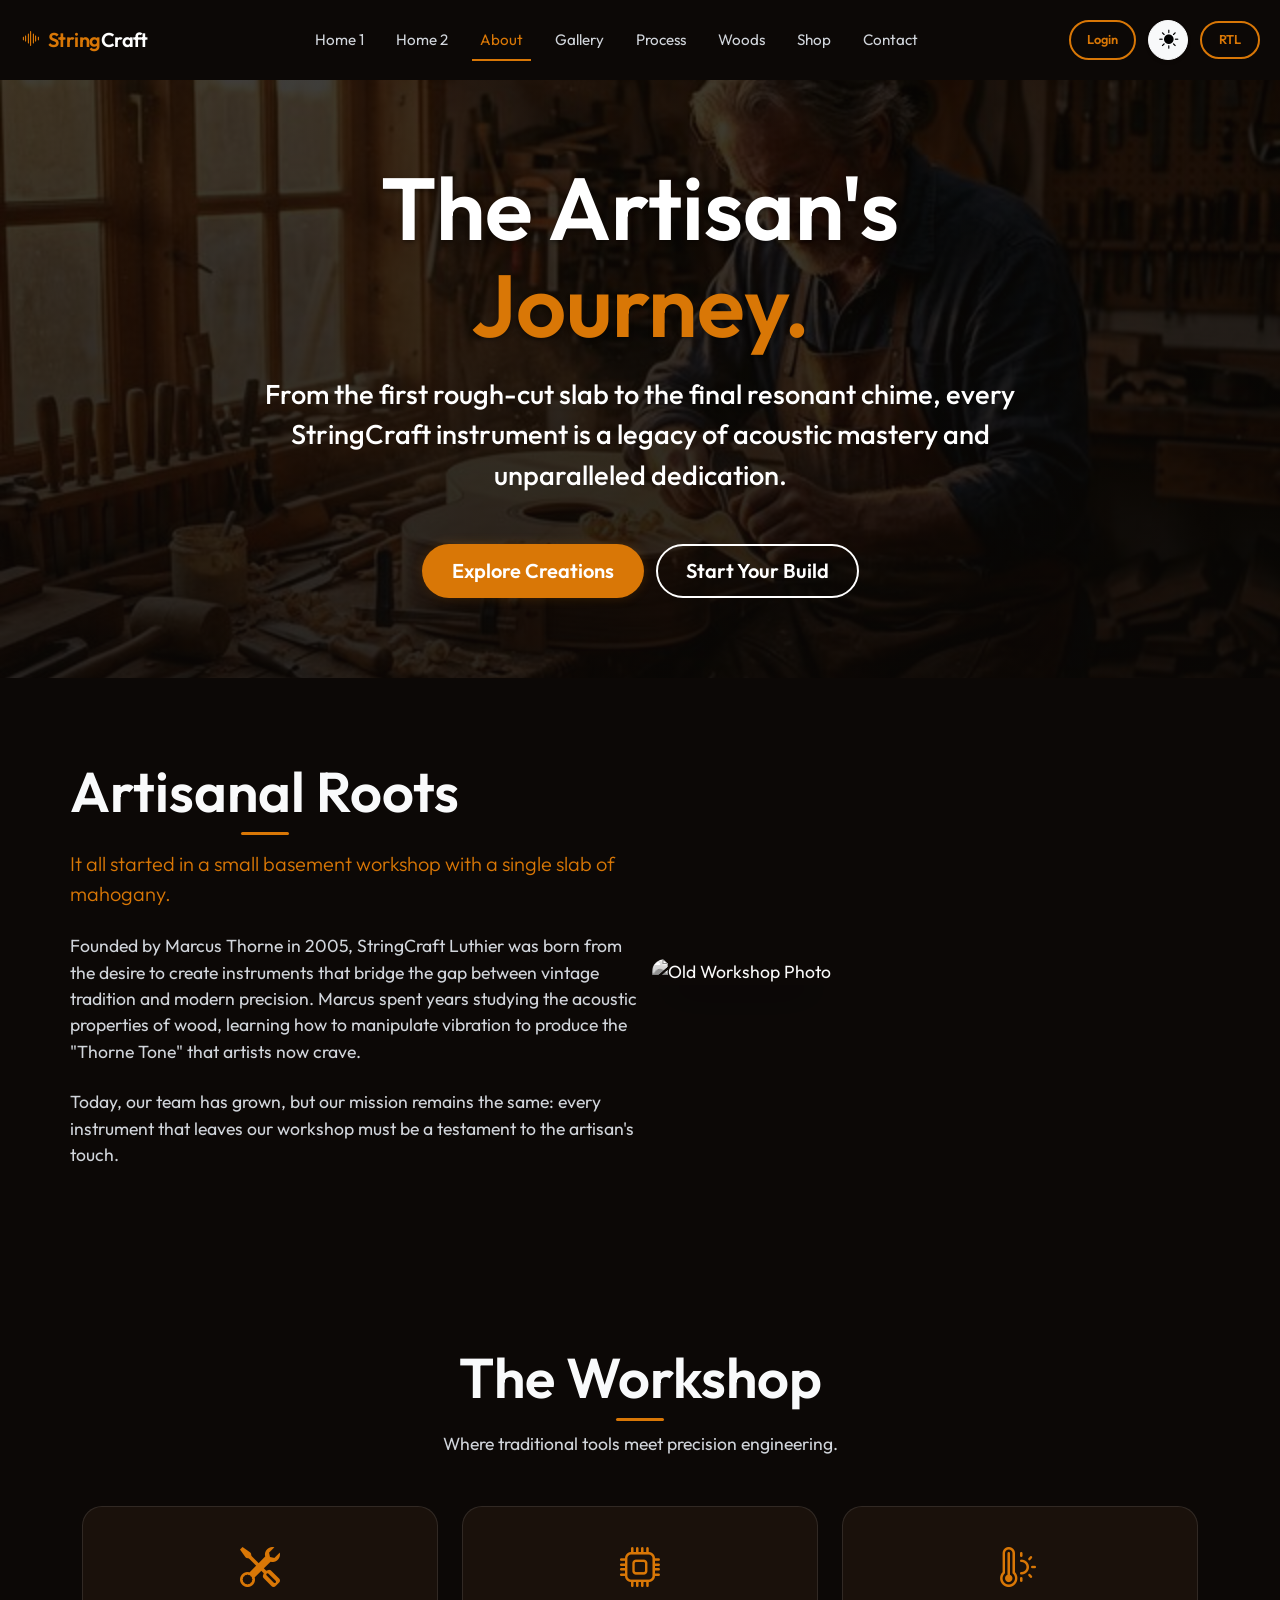
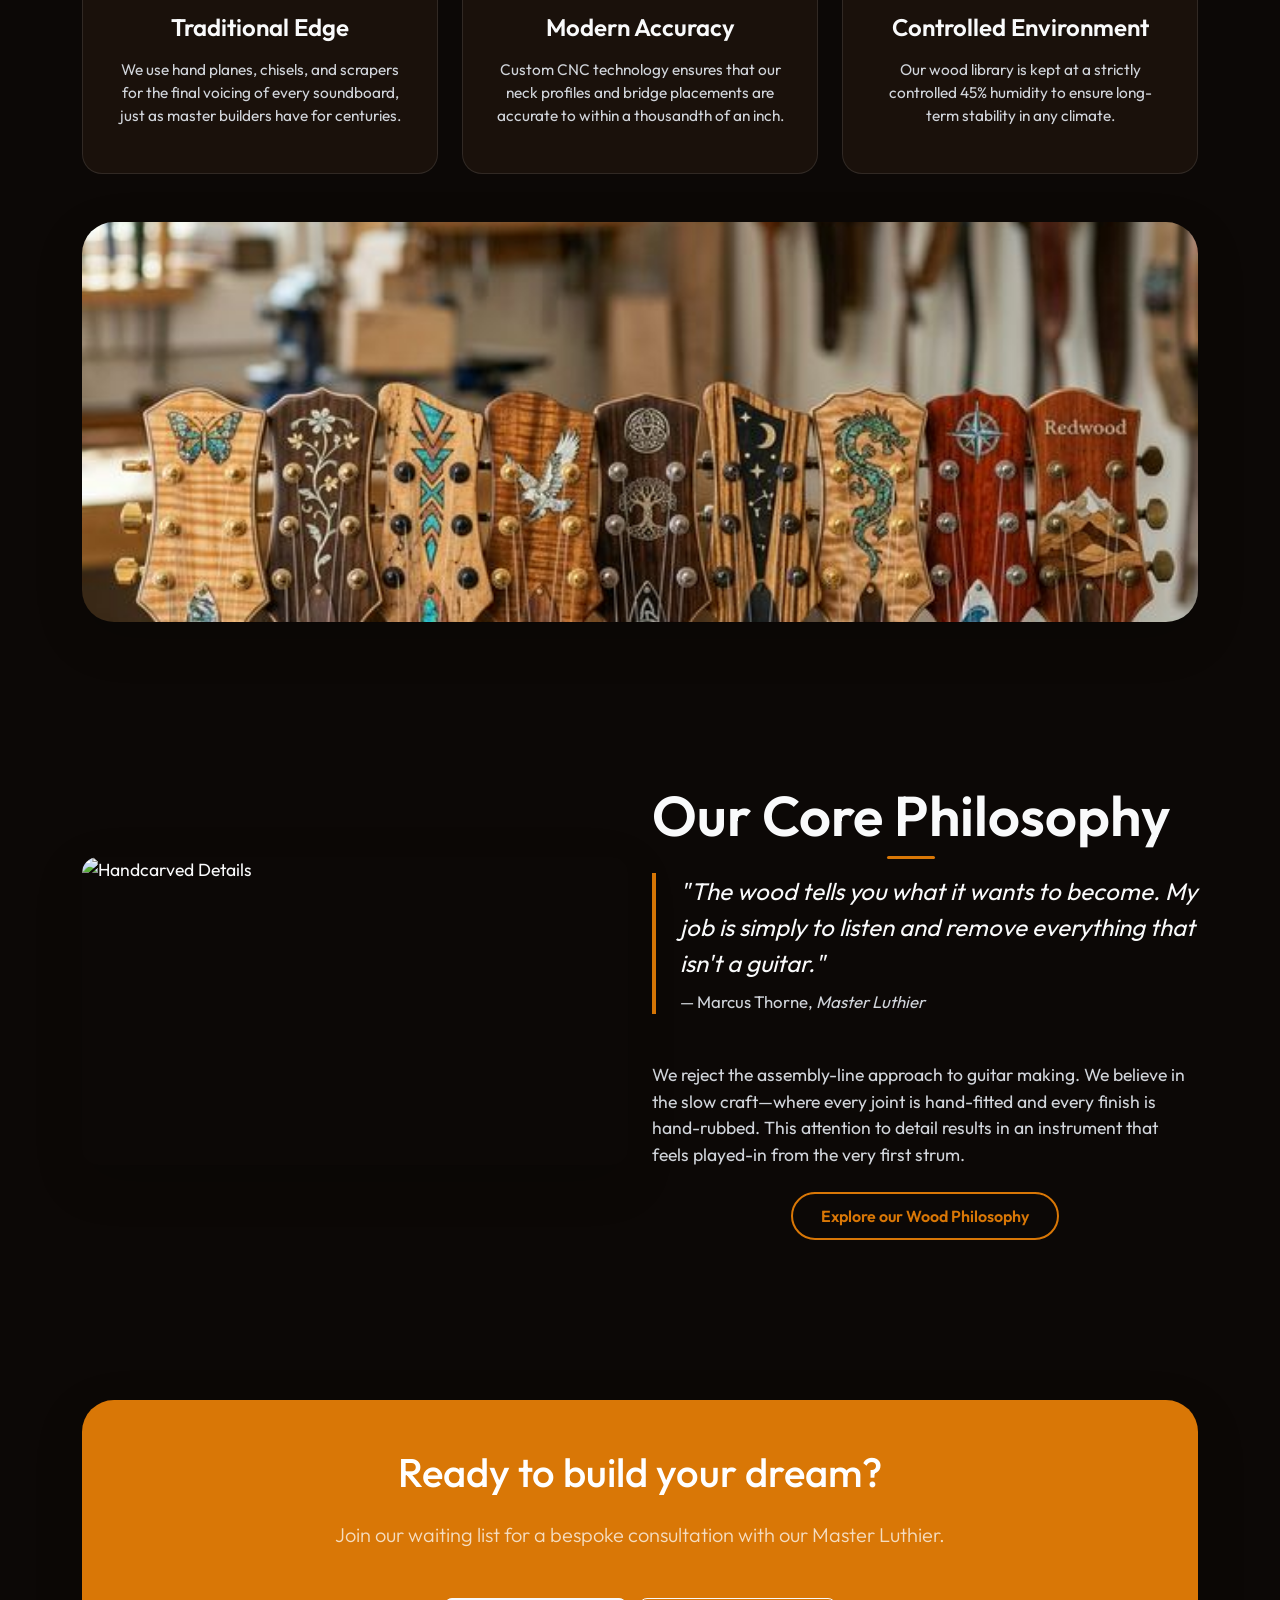
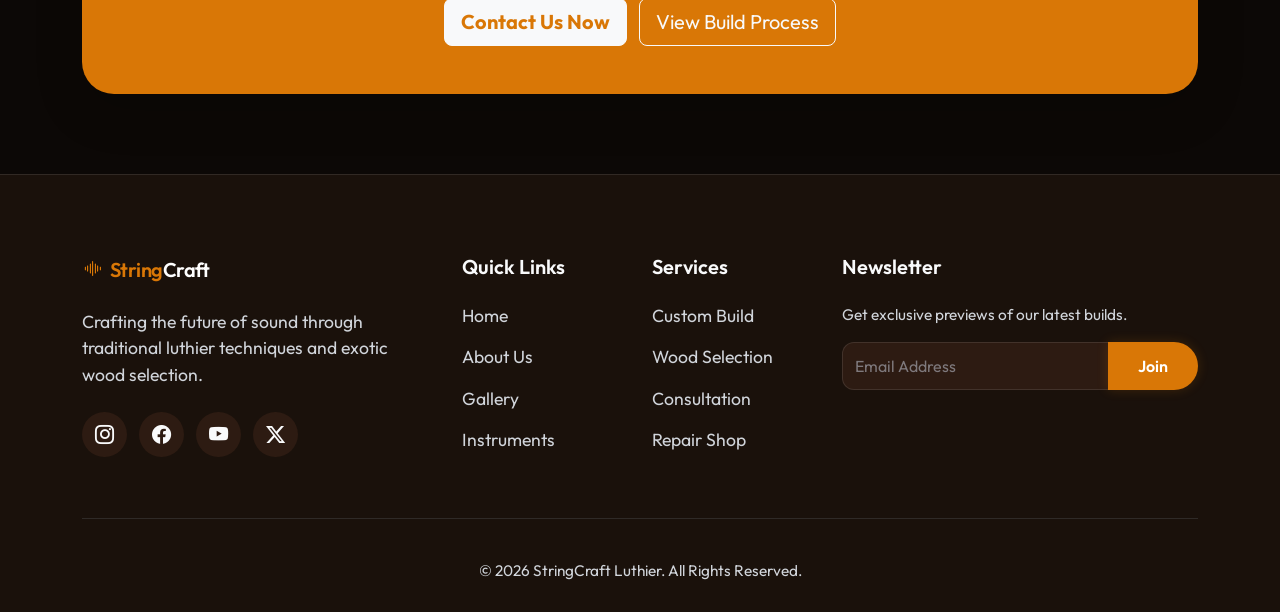
==== commit 55f1723f: "rechanges" ====
--- a/about.html
+++ b/about.html
@@ -17,23 +17,26 @@
 
 <body>
 
-    <!-- Header / Navbar -->
+                <!-- Header / Navbar -->
     <header>
-        <nav class="navbar navbar-expand-xl fixed-top">
+        <nav class="navbar navbar-expand-lg fixed-top">
             <div class="container">
                 <a class="navbar-brand brand-font fs-3 text-glow" href="index.html">
                     <i class="bi bi-soundwave text-primary me-2"></i><span class="text-primary">String</span>Craft
                 </a>
-                <div class="d-flex align-items-center gap-2 ms-auto order-xl-last">
-                    <div class="d-none d-sm-flex align-items-center gap-2 me-2">
+                <div class="d-flex align-items-center gap-2 ms-auto order-lg-last">
+                    <!-- Desktop Controls (Visible only on LG and up) -->
+                    <div class="d-none d-lg-flex align-items-center gap-3">
                         <a href="login.html" class="btn btn-outline-premium btn-sm">Login</a>
-                    </div>
-                    <button id="theme-toggle" class="btn btn-light rounded-circle shadow-sm" aria-label="Toggle Theme">
-                        <i class="bi bi-sun-fill"></i>
-                    </button>
-                    <button id="rtl-toggle" class="btn btn-outline-premium btn-sm" aria-label="Toggle RTL">
-                        RTL
-                    </button>
+                        <button class="btn btn-light rounded-circle shadow-sm theme-toggle" aria-label="Toggle Theme">
+                            <i class="bi bi-sun-fill"></i>
+                        </button>
+                        <button class="btn btn-outline-premium btn-sm rtl-toggle" aria-label="Toggle RTL">
+                            RTL
+                        </button>
+                    </div>
+                    
+                    <!-- Navbar Toggler -->
                     <button class="navbar-toggler border-0" type="button" data-bs-toggle="collapse"
                         data-bs-target="#navbarNav">
                         <i class="bi bi-list fs-1"></i>
@@ -51,9 +54,19 @@
                         <li class="nav-item"><a class="nav-link" href="shop.html">Shop</a></li>
                         <li class="nav-item"><a class="nav-link" href="contact.html">Contact</a></li>
                     </ul>
-                    <!-- Mobile Auth Buttons -->
-                    <div class="d-flex d-sm-none flex-column gap-2 mt-3 pb-3 border-bottom border-secondary border-opacity-25">
-                        <a href="login.html" class="btn btn-outline-premium btn-sm w-100">Login</a>
+                    <!-- Mobile/Tablet Controls (Visible only when menu is collapsed) -->
+                    <div class="d-flex d-lg-none flex-column gap-3 mt-3 pb-3 border-top border-secondary border-opacity-25 pt-4">
+                        <div class="d-flex align-items-center justify-content-center">
+                            <div class="d-flex gap-3">
+                                <button class="btn btn-light rounded-circle shadow-sm theme-toggle" aria-label="Toggle Theme">
+                                    <i class="bi bi-sun-fill"></i>
+                                </button>
+                                <button class="btn btn-outline-premium btn-sm rtl-toggle" aria-label="Toggle RTL">
+                                    RTL
+                                </button>
+                            </div>
+                        </div>
+                        <a href="login.html" class="btn btn-premium w-100">Login</a>
                     </div>
                 </div>
             </div>
--- a/css/style.css
+++ b/css/style.css
@@ -126,7 +126,7 @@
     color: var(--primary-color);
 }
 
-#theme-toggle {
+.theme-toggle {
     width: 40px;
     height: 40px;
     display: flex;
@@ -136,7 +136,7 @@
     transition: var(--transition-base);
 }
 
-#rtl-toggle {
+.rtl-toggle {
     padding: 0 16px;
     height: 38px;
     display: flex;
@@ -148,23 +148,23 @@
     min-width: 60px;
 }
 
-#theme-toggle i {
+.theme-toggle i {
     font-size: 1.2rem !important;
     line-height: 1;
 }
 
 @media (max-width: 991px) {
-    #theme-toggle {
+    .theme-toggle {
         width: 35px;
         height: 35px;
     }
-    #rtl-toggle {
+    .rtl-toggle {
         padding: 0 12px;
         height: 32px;
         font-size: 0.75rem !important;
         min-width: 50px;
     }
-    #theme-toggle i {
+    .theme-toggle i {
         font-size: 1rem !important;
     }
     /* Improved gap for toggles on mobile */
@@ -173,13 +173,13 @@
     }
 }
 
-#theme-toggle:hover, #theme-toggle:focus {
+.theme-toggle:hover, .theme-toggle:focus {
     transform: rotate(15deg) scale(1.15);
     outline: none;
     box-shadow: 0 0 15px var(--primary-glow);
 }
 
-#rtl-toggle:hover, #rtl-toggle:focus {
+.rtl-toggle:hover, .rtl-toggle:focus {
     transform: translateY(-2px);
     outline: none;
     box-shadow: 0 4px 10px var(--primary-glow);
@@ -232,17 +232,26 @@
     }
 }
 
-/* Extra tight spacing for 992px - 1100px */
+/* Extra tight spacing for 992px - 1100px to ensure single row at 1024px */
 @media (min-width: 992px) and (max-width: 1100px) {
     .nav-link {
-        margin: 0 4px !important;
-        font-size: 0.9rem !important;
+        margin: 0 3px !important;
+        font-size: 0.88rem !important;
+        letter-spacing: -0.2px;
     }
     .navbar-brand {
         font-size: 1.1rem !important;
     }
     .gap-3 {
         gap: 0.4rem !important;
+    }
+    .btn-sm {
+        padding: 6px 12px !important;
+        font-size: 0.75rem !important;
+    }
+    .navbar .container {
+        padding-left: 10px;
+        padding-right: 10px;
     }
 }
 
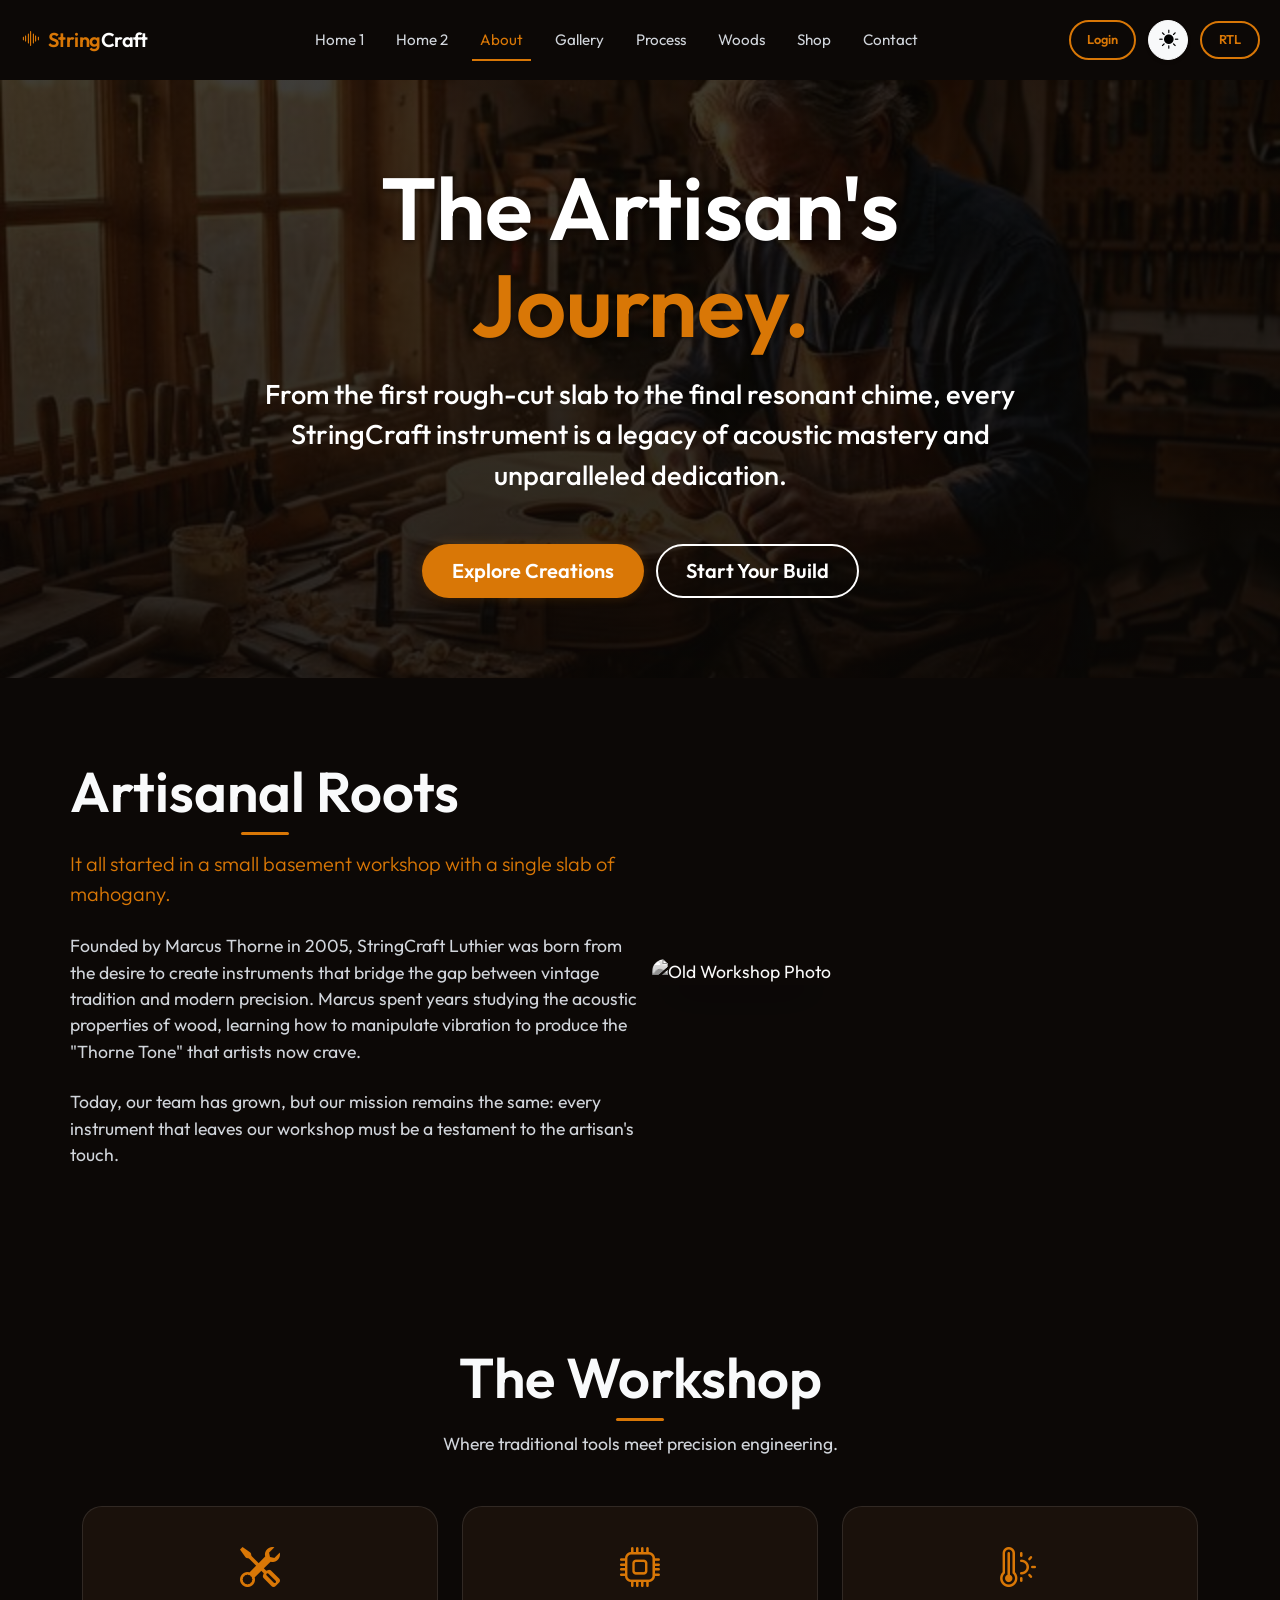
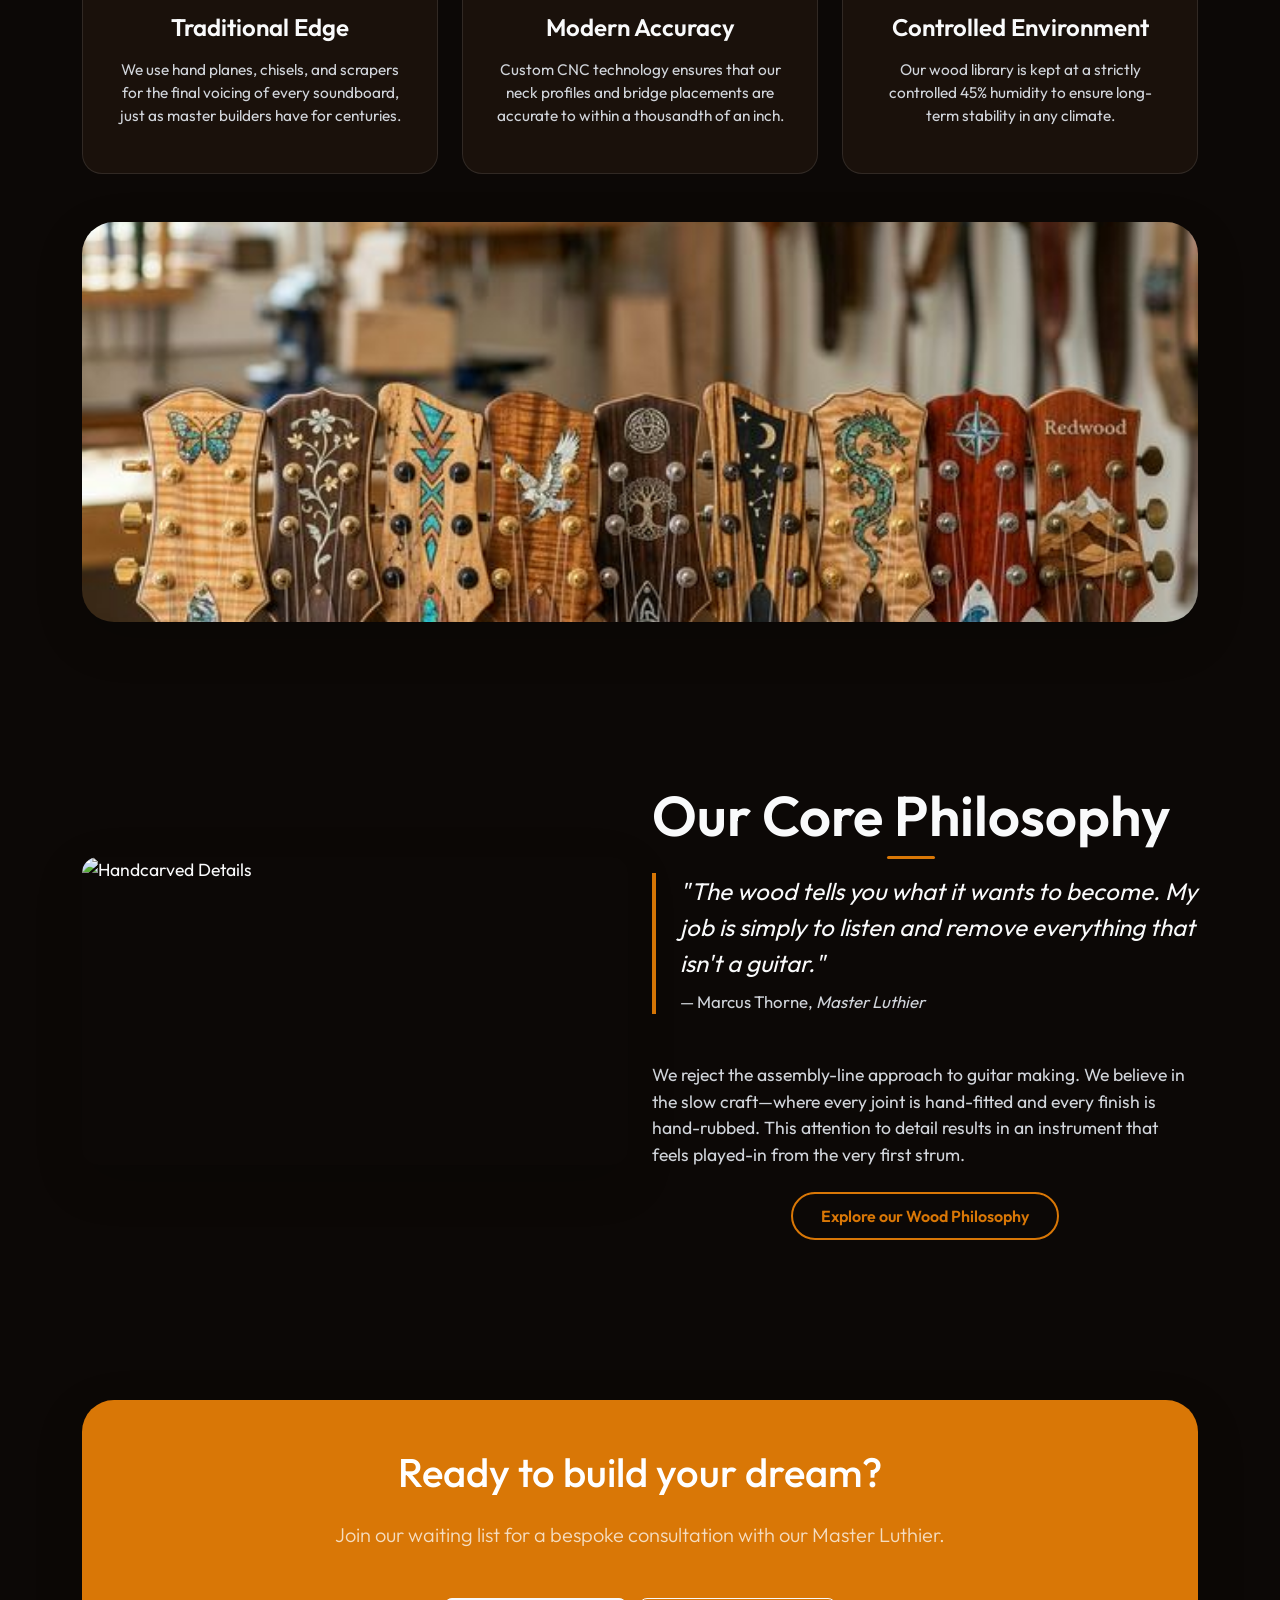
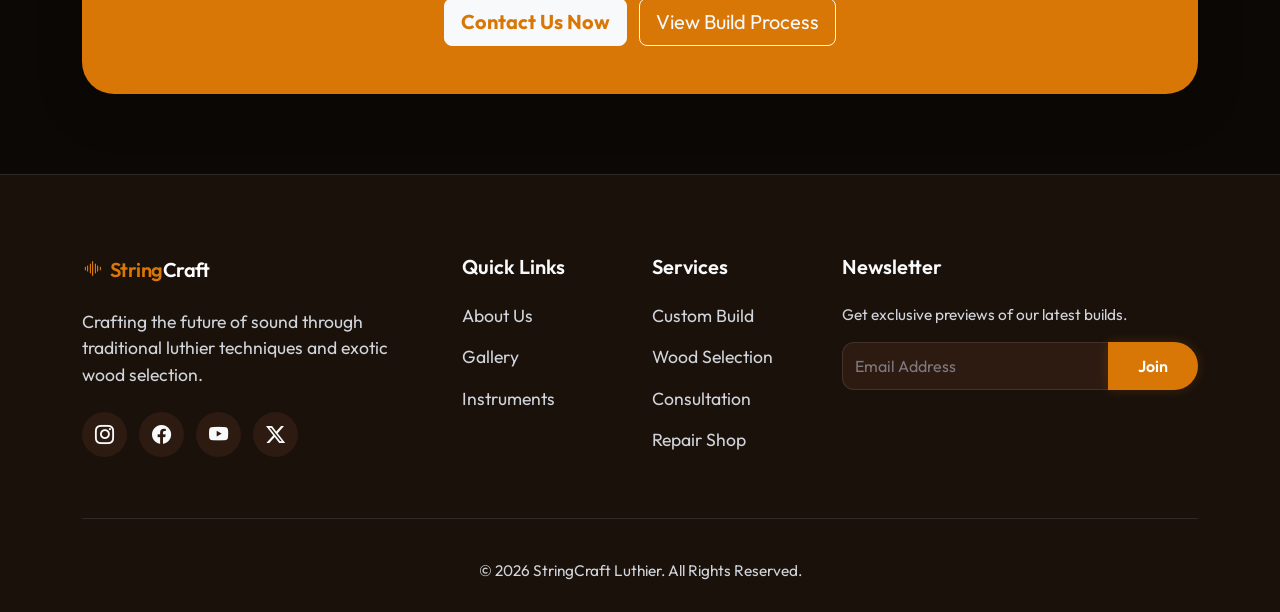
==== commit 11b12e4c: "alignment" ====
--- a/about.html
+++ b/about.html
@@ -220,7 +220,7 @@
                 <div class="col-6 col-md-4 col-lg-2">
                     <h5 class="mb-4">Quick Links</h5>
                     <ul class="list-unstyled">
-                        <li><a href="index.html" class="footer-link">Home</a></li>
+
                         <li><a href="about.html" class="footer-link">About Us</a></li>
                         <li><a href="gallery.html" class="footer-link">Gallery</a></li>
                         <li><a href="shop.html" class="footer-link">Instruments</a></li>
--- a/css/style.css
+++ b/css/style.css
@@ -60,6 +60,10 @@
     background-color: var(--primary-color);
     border-color: var(--primary-color);
 }
+
+[data-theme="light"] .text-primary:hover {
+    color: #92400e !important; /* Deeper brown for light mode visibility */
+}
 [data-theme="light"] .form-range::-webkit-slider-runnable-track {
     background-color: rgba(0,0,0,0.1);
 }
@@ -315,6 +319,11 @@
 
 .text-primary {
     color: var(--primary-color) !important;
+}
+
+.text-primary:hover {
+    color: #fbbf24 !important; /* Brighter Amber for visibility */
+    text-shadow: 0 0 8px rgba(251, 191, 36, 0.3);
 }
 
 .bg-primary {
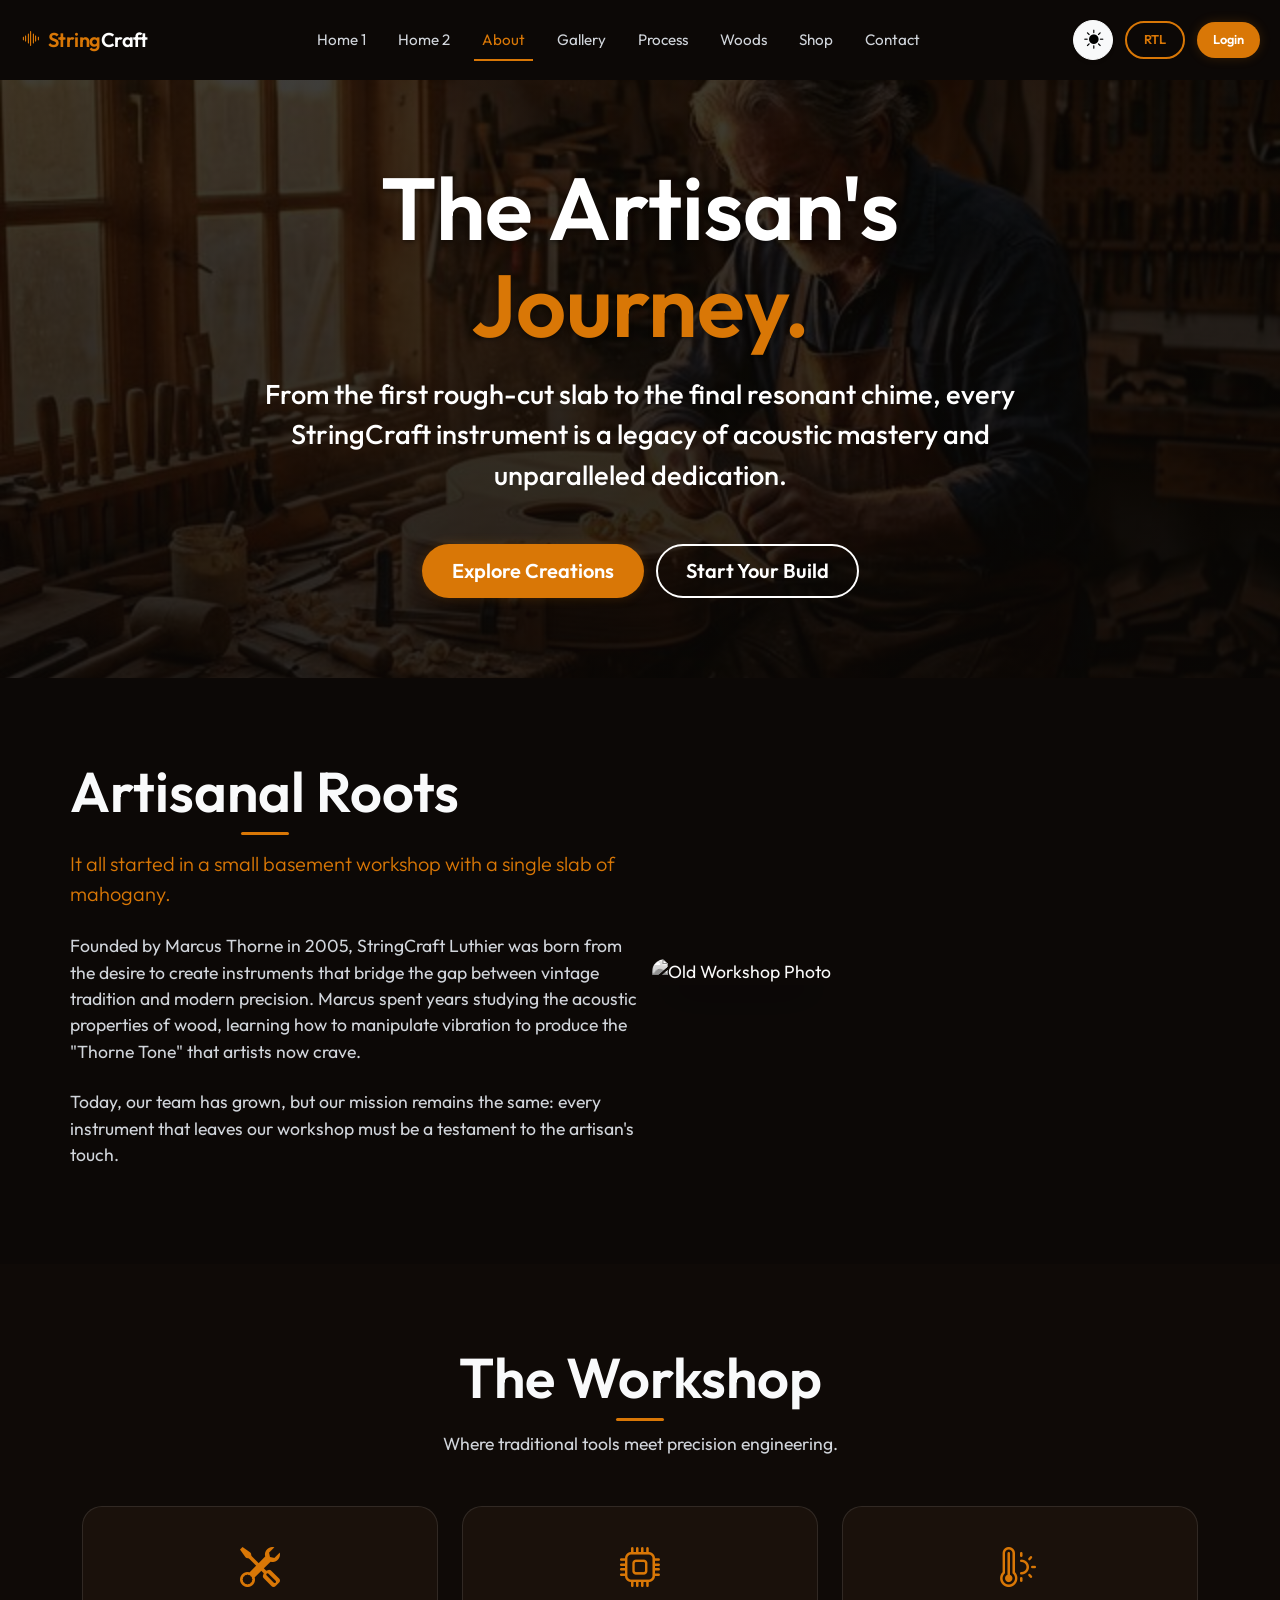
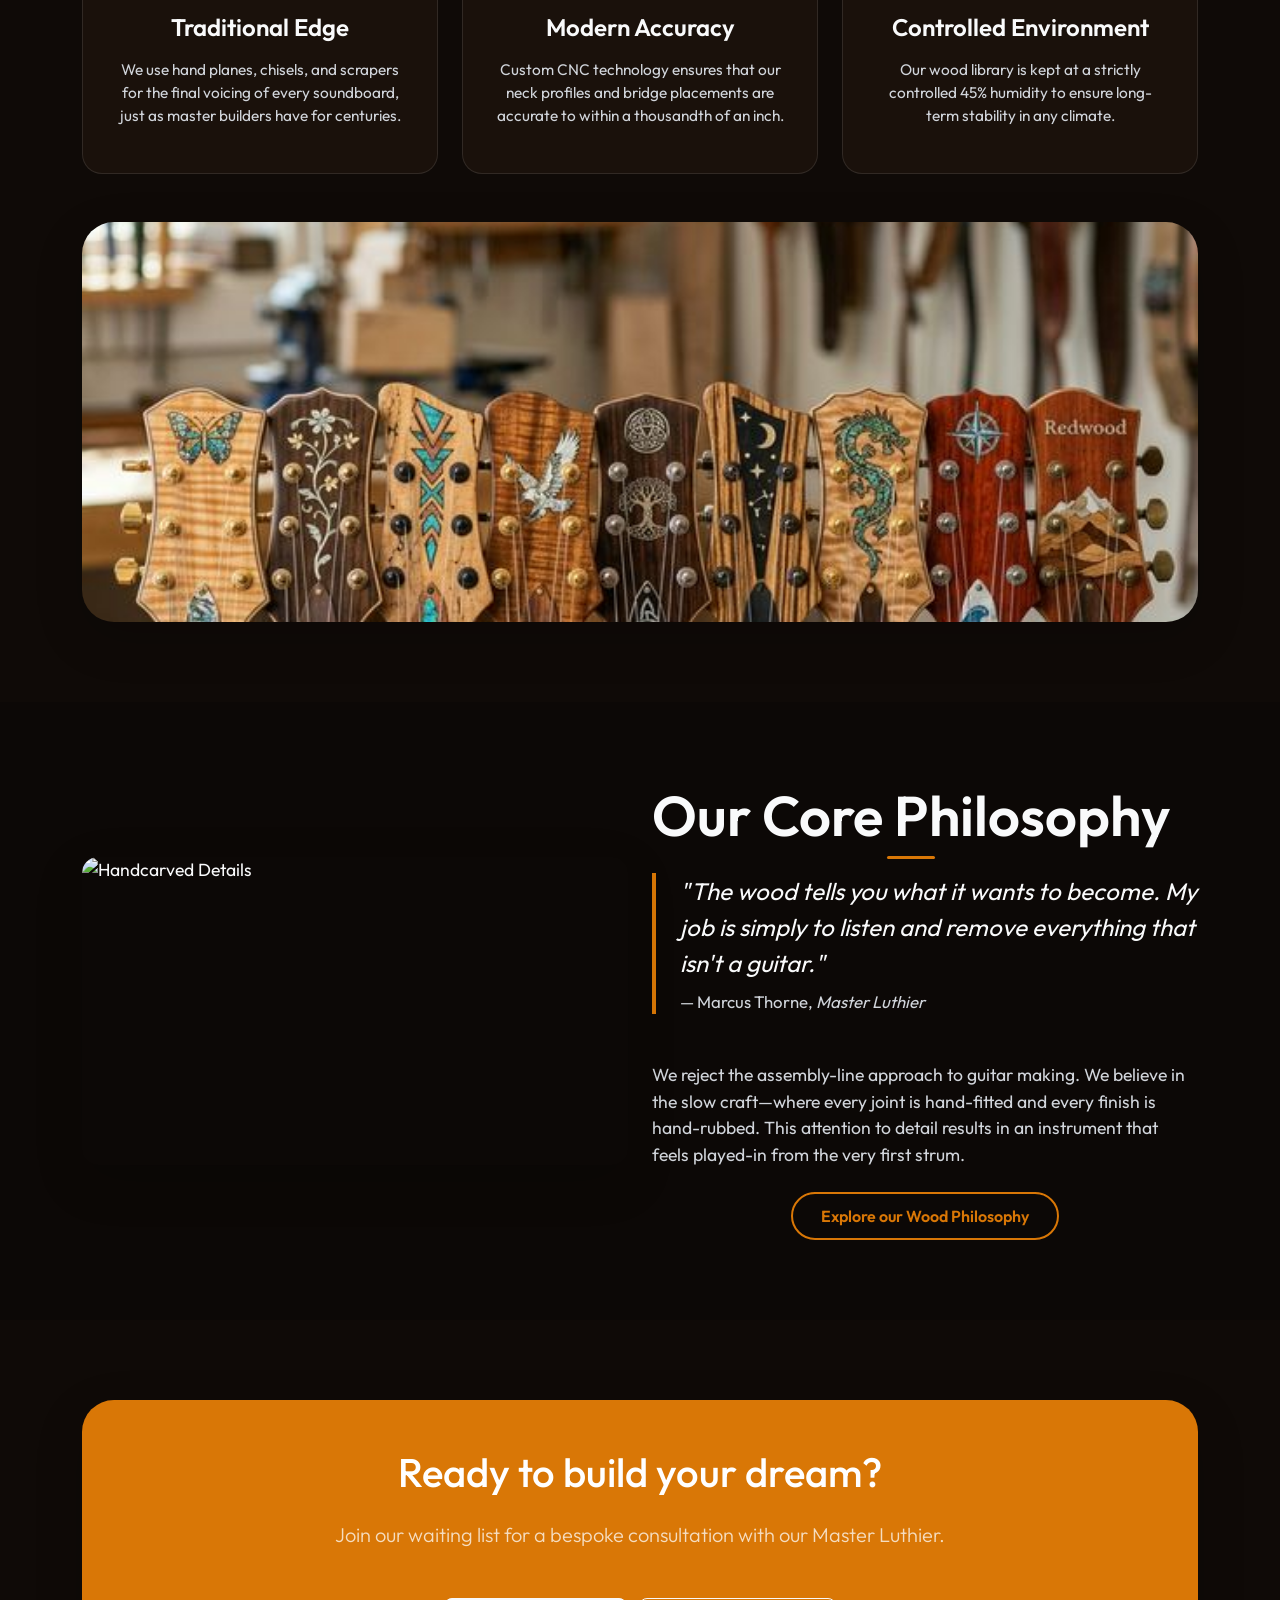
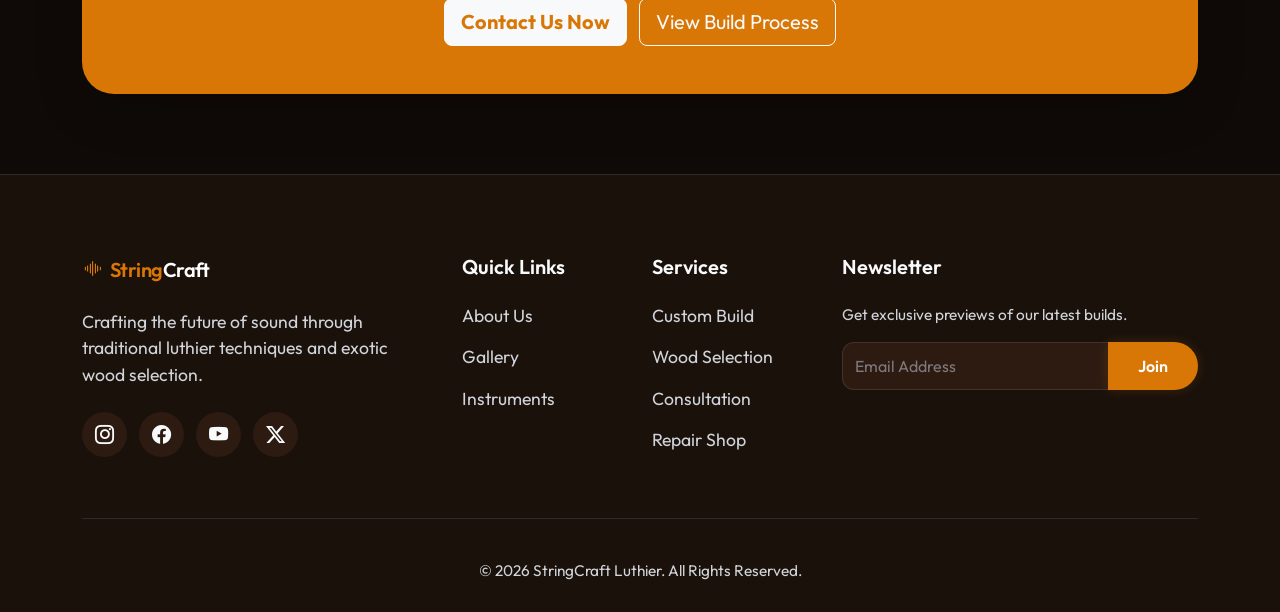
==== commit 08b67c99: "doc3" ====
--- a/about.html
+++ b/about.html
@@ -27,13 +27,13 @@
                 <div class="d-flex align-items-center gap-2 ms-auto order-lg-last">
                     <!-- Desktop Controls (Visible only on LG and up) -->
                     <div class="d-none d-lg-flex align-items-center gap-3">
-                        <a href="login.html" class="btn btn-outline-premium btn-sm">Login</a>
                         <button class="btn btn-light rounded-circle shadow-sm theme-toggle" aria-label="Toggle Theme">
                             <i class="bi bi-sun-fill"></i>
                         </button>
                         <button class="btn btn-outline-premium btn-sm rtl-toggle" aria-label="Toggle RTL">
                             RTL
                         </button>
+                        <a href="login.html" class="btn btn-premium btn-sm px-4">Login</a>
                     </div>
                     
                     <!-- Navbar Toggler -->
--- a/css/style.css
+++ b/css/style.css
@@ -849,7 +849,8 @@
     }
     .container-auth .text-nowrap-mobile {
         white-space: nowrap;
-        font-size: 0.85rem;
+        font-size: 0.78rem !important;
+        letter-spacing: -0.2px;
     }
     .container-auth {
         padding-left: 10px;
@@ -903,6 +904,28 @@
     background: var(--primary-color);
     border-radius: 2px;
     margin-top: 0.5rem;
+}
+
+@media (max-width: 991px) {
+    .section-title {
+        text-align: center;
+    }
+    .section-title::after {
+        margin-left: auto;
+        margin-right: auto;
+    }
+}
+
+/* Custom Backgrounds */
+.bg-darker {
+    background-color: #0f0a07 !important;
+}
+
+/* Responsive Utilities */
+@media (min-width: 768px) {
+    .border-start-md {
+        border-left: 1px solid rgba(255, 255, 255, 0.1) !important;
+    }
 }
 
 /* light-mode overrides for newsletter input */
